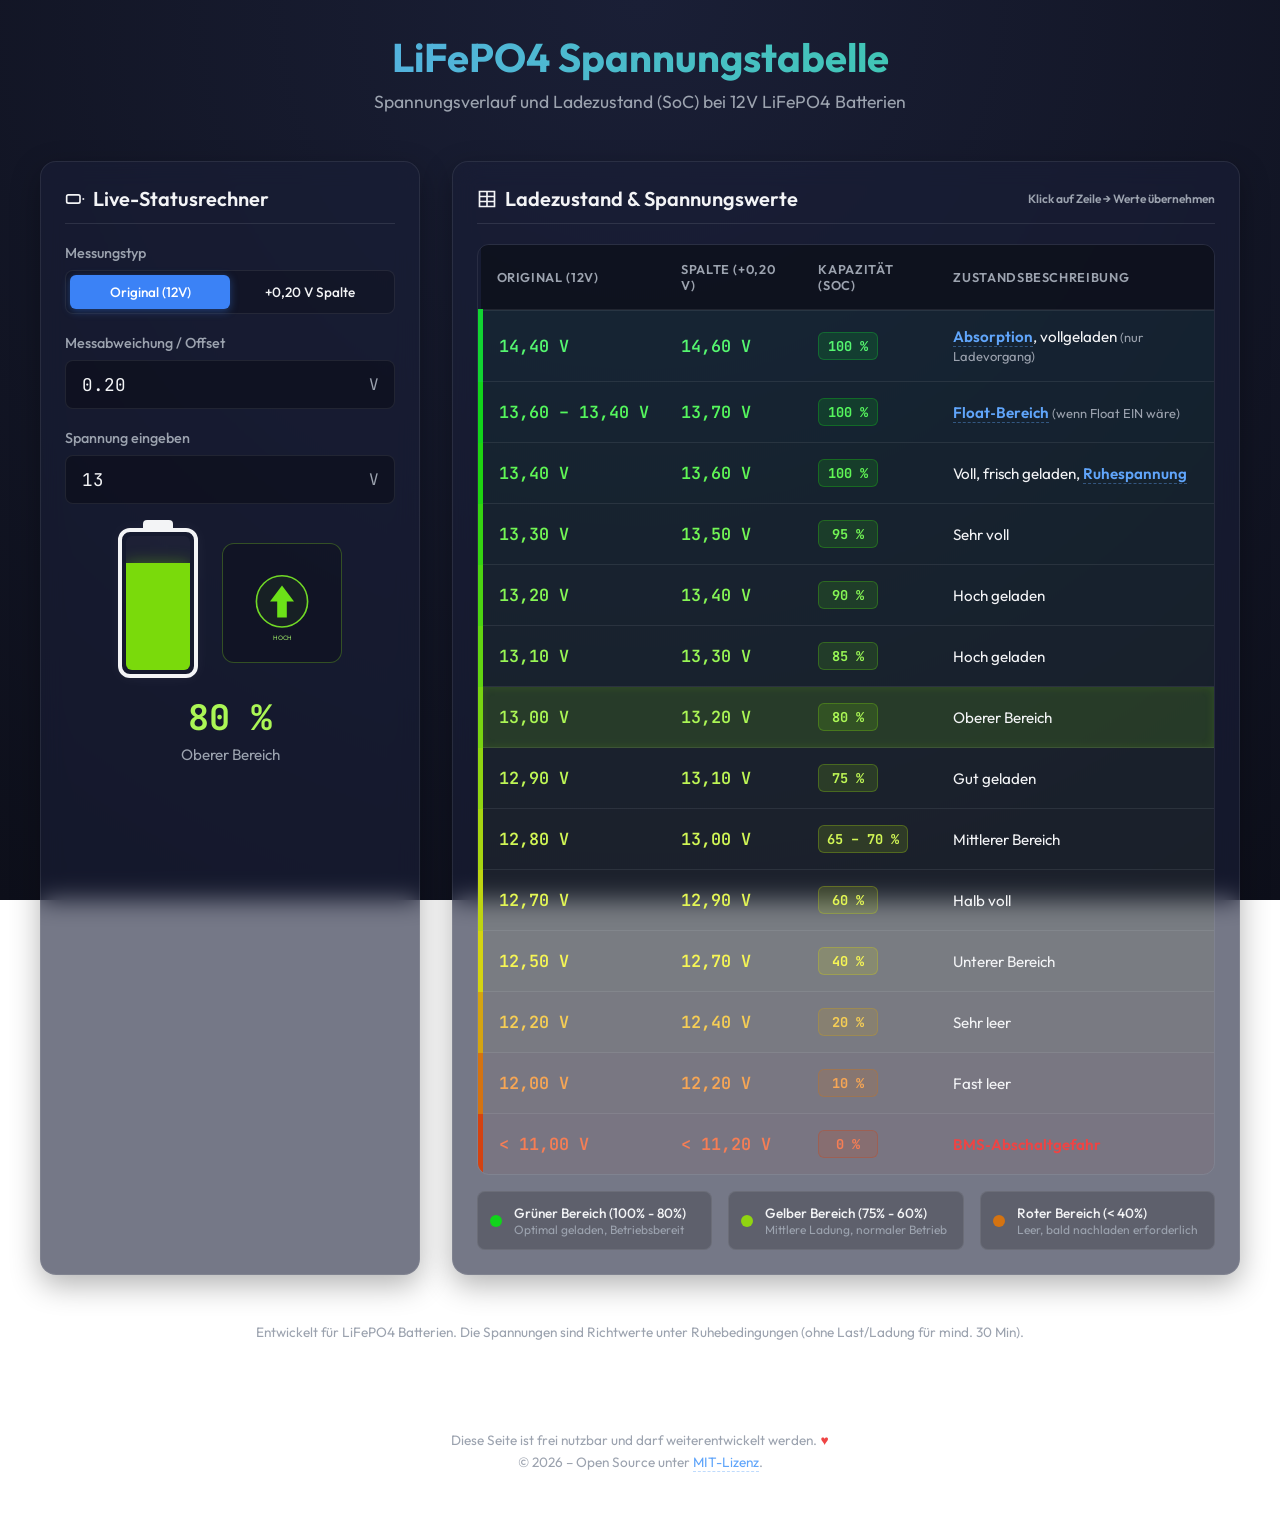
==== index.html @ 12718236 "refactor: rename entry point from batterietabelle.html to index.html in manifest and service worker" ====
<!DOCTYPE html>
<html lang="de">
<head>
    <meta charset="UTF-8">
    <meta name="viewport" content="width=device-width, initial-scale=1.0">
    <title>Lithium-Batterie Spannungstabelle (LiFePO4)</title>
    <meta name="description" content="Interaktive Spannungstabelle für 12V LiFePO4 Batterien mit Ladezustandsanzeige, Messabweichung und visueller Darstellung.">
    <link rel="manifest" href="./manifest.json">
    <link rel="apple-touch-icon" href="./icon.png">
    <meta name="theme-color" content="#1a1f36">
    <!-- Modern web fonts -->
    <link rel="preconnect" href="https://fonts.googleapis.com">
    <link rel="preconnect" href="https://fonts.gstatic.com" crossorigin>
    <link href="https://fonts.googleapis.com/css2?family=Outfit:wght@300;400;500;600;700&family=JetBrains+Mono:wght@400;500&display=swap" rel="stylesheet">
    <style>
        :root {
            --bg-gradient: radial-gradient(circle at 50% 0%, #1a1f36 0%, #0d0f1a 100%);
            --card-bg: rgba(25, 30, 56, 0.6);
            --card-border: rgba(255, 255, 255, 0.08);
            --text-primary: #f3f4f6;
            --text-secondary: #9ca3af;
            --font-main: 'Outfit', sans-serif;
            --font-mono: 'JetBrains Mono', monospace;
            
            /* Hue values for traffic light transition */
            --h-1: 130;
            --h-2: 123;
            --h-3: 116;
            --h-4: 109;
            --h-5: 102;
            --h-6: 95;
            --h-7: 88;
            --h-8: 81;
            --h-9: 74;
            --h-10: 67;
            --h-11: 60; /* Gelb bei 'Halb voll' */
            --h-12: 45;
            --h-13: 30;
            --h-14: 15;
            --h-15: 0;
        }

        * {
            box-sizing: border-box;
            margin: 0;
            padding: 0;
        }

        body {
            background: var(--bg-gradient);
            background-attachment: fixed;
            color: var(--text-primary);
            font-family: var(--font-main);
            min-height: 100vh;
            padding: 2rem 1rem;
            display: flex;
            flex-direction: column;
            align-items: center;
        }

        .container {
            max-width: 1200px;
            width: 100%;
            display: flex;
            flex-direction: column;
            gap: 2rem;
        }

        header {
            text-align: center;
            margin-bottom: 1rem;
            animation: fadeIn 0.8s ease-out;
        }

        h1 {
            font-size: 2.5rem;
            font-weight: 700;
            background: linear-gradient(to right, #60a5fa, #34d399);
            -webkit-background-clip: text;
            -webkit-text-fill-color: transparent;
            margin-bottom: 0.5rem;
        }

        header p {
            color: var(--text-secondary);
            font-size: 1.1rem;
        }

        /* Dashboard Layout Grid */
        .dashboard-grid {
            display: grid;
            grid-template-columns: 1fr;
            gap: 2rem;
        }

        @media (min-width: 1024px) {
            .dashboard-grid {
                grid-template-columns: 380px 1fr;
            }
        }

        /* Glassmorphism Card Style */
        .card {
            background: var(--card-bg);
            border: 1px solid var(--card-border);
            border-radius: 16px;
            backdrop-filter: blur(12px);
            -webkit-backdrop-filter: blur(12px);
            padding: 1.5rem;
            box-shadow: 0 10px 30px rgba(0, 0, 0, 0.3);
            animation: slideUp 0.6s ease-out;
        }

        .card-title {
            font-size: 1.25rem;
            font-weight: 600;
            margin-bottom: 1.25rem;
            display: flex;
            align-items: center;
            gap: 0.5rem;
            border-bottom: 1px solid rgba(255, 255, 255, 0.1);
            padding-bottom: 0.75rem;
        }

        /* Calculator Widgets */
        .calc-group {
            margin-bottom: 1.25rem;
        }

        .calc-label {
            display: block;
            font-size: 0.9rem;
            color: var(--text-secondary);
            margin-bottom: 0.5rem;
            font-weight: 500;
        }

        .input-wrapper {
            position: relative;
            display: flex;
            align-items: center;
        }

        .input-wrapper input {
            width: 100%;
            background: rgba(0, 0, 0, 0.3);
            border: 1px solid var(--card-border);
            border-radius: 8px;
            padding: 0.75rem 1rem;
            color: var(--text-primary);
            font-family: var(--font-mono);
            font-size: 1.1rem;
            transition: all 0.3s ease;
        }

        .input-wrapper input:focus {
            outline: none;
            border-color: #3b82f6;
            box-shadow: 0 0 10px rgba(59, 130, 246, 0.3);
        }

        .input-unit {
            position: absolute;
            right: 1rem;
            font-family: var(--font-mono);
            color: var(--text-secondary);
        }

        .radio-switch {
            display: flex;
            background: rgba(0, 0, 0, 0.2);
            border-radius: 8px;
            padding: 4px;
            border: 1px solid var(--card-border);
        }

        .radio-switch label {
            flex: 1;
            text-align: center;
            padding: 0.5rem;
            cursor: pointer;
            border-radius: 6px;
            font-size: 0.85rem;
            font-weight: 500;
            transition: all 0.2s ease;
        }

        .radio-switch input[type="radio"] {
            display: none;
        }

        .radio-switch input[type="radio"]:checked + label {
            background: #3b82f6;
            color: #fff;
            box-shadow: 0 2px 8px rgba(59, 130, 246, 0.4);
        }

        /* Battery Visualization */
        .battery-container {
            display: flex;
            flex-direction: column;
            align-items: center;
            margin: 1.5rem 0;
        }

        .battery-visual-row {
            display: flex;
            align-items: center;
            gap: 1.5rem;
        }

        .battery-outer {
            width: 80px;
            height: 150px;
            border: 4px solid var(--text-primary);
            border-radius: 12px;
            padding: 4px;
            position: relative;
            box-shadow: 0 0 15px rgba(255, 255, 255, 0.05);
            flex-shrink: 0;
        }

        .battery-outer::before {
            content: '';
            position: absolute;
            top: -12px;
            left: 50%;
            transform: translateX(-50%);
            width: 30px;
            height: 8px;
            background: var(--text-primary);
            border-top-left-radius: 4px;
            border-top-right-radius: 4px;
        }

        .battery-inner {
            width: 100%;
            height: 100%;
            border-radius: 6px;
            background: rgba(255, 255, 255, 0.03);
            display: flex;
            flex-direction: column;
            justify-content: flex-end;
            overflow: hidden;
        }

        .battery-level {
            width: 100%;
            height: 0%; /* Dynamic */
            background: #10b981; /* Dynamic color */
            transition: height 0.5s ease-out, background 0.5s ease;
            box-shadow: 0 0 12px rgba(16, 185, 129, 0.3);
        }

        /* State illustration area */
        .state-illustration {
            width: 120px;
            height: 120px;
            display: flex;
            align-items: center;
            justify-content: center;
            border-radius: 12px;
            background: rgba(0, 0, 0, 0.2);
            border: 1px solid var(--card-border);
            transition: all 0.5s ease;
            overflow: hidden;
            flex-shrink: 0;
        }

        .state-illustration svg {
            width: 80px;
            height: 80px;
            transition: all 0.4s ease;
        }

        .state-illustration .state-label {
            position: absolute;
            bottom: 4px;
            font-size: 0.65rem;
            color: var(--text-secondary);
            text-align: center;
        }

        .battery-stats {
            text-align: center;
            margin-top: 1rem;
        }

        .battery-pct {
            font-size: 2.2rem;
            font-weight: 700;
            font-family: var(--font-mono);
            color: var(--text-primary);
        }

        .battery-desc {
            font-size: 0.95rem;
            color: var(--text-secondary);
            margin-top: 0.25rem;
        }

        /* Saved indicator for offset */
        .saved-indicator {
            display: inline-block;
            font-size: 0.75rem;
            color: #34d399;
            opacity: 0;
            transition: opacity 0.3s ease;
            margin-left: 0.5rem;
        }

        .saved-indicator.show {
            opacity: 1;
        }

        /* Styled Table */
        .table-responsive {
            overflow-x: auto;
            border-radius: 12px;
            border: 1px solid var(--card-border);
        }

        table {
            width: 100%;
            border-collapse: collapse;
            text-align: left;
            font-size: 0.95rem;
        }

        th {
            background: rgba(13, 15, 26, 0.8);
            color: var(--text-secondary);
            font-weight: 600;
            text-transform: uppercase;
            font-size: 0.8rem;
            letter-spacing: 0.05em;
            padding: 1rem;
            border-bottom: 2px solid var(--card-border);
        }

        tr {
            border-bottom: 1px solid var(--card-border);
            transition: all 0.2s ease;
        }

        tr:last-child {
            border-bottom: none;
        }

        td {
            padding: 1rem;
            vertical-align: middle;
        }

        .col-voltage {
            font-family: var(--font-mono);
            font-weight: 600;
            font-size: 1.05rem;
            white-space: nowrap;
        }

        .col-pct {
            font-family: var(--font-mono);
            font-weight: 700;
            font-size: 1.05rem;
        }

        .badge-pct {
            display: inline-block;
            padding: 0.25rem 0.5rem;
            border-radius: 6px;
            font-size: 0.85rem;
            text-align: center;
            min-width: 60px;
        }

        /* Color classes for row transitions */
        .row-hl-1 { --hue: var(--h-1); }
        .row-hl-2 { --hue: var(--h-2); }
        .row-hl-3 { --hue: var(--h-3); }
        .row-hl-4 { --hue: var(--h-4); }
        .row-hl-5 { --hue: var(--h-5); }
        .row-hl-6 { --hue: var(--h-6); }
        .row-hl-7 { --hue: var(--h-7); }
        .row-hl-8 { --hue: var(--h-8); }
        .row-hl-9 { --hue: var(--h-9); }
        .row-hl-10 { --hue: var(--h-10); }
        .row-hl-11 { --hue: var(--h-11); }
        .row-hl-12 { --hue: var(--h-12); }
        .row-hl-13 { --hue: var(--h-13); }
        .row-hl-14 { --hue: var(--h-14); }
        .row-hl-15 { --hue: var(--h-15); }

        .battery-row {
            border-left: 5px solid transparent;
            background: hsla(var(--hue), 85%, 45%, 0.04);
            border-left-color: hsl(var(--hue), 85%, 45%);
            cursor: pointer;
            user-select: none;
        }

        .battery-row:hover {
            background: hsla(var(--hue), 85%, 45%, 0.12);
            transform: scale(1.005);
        }

        .battery-row.active-row {
            background: hsla(var(--hue), 85%, 45%, 0.18) !important;
            box-shadow: inset 0 0 10px hsla(var(--hue), 85%, 45%, 0.15);
            animation: pulse-border 1.5s infinite alternate;
        }

        .badge-pct {
            background: hsla(var(--hue), 85%, 45%, 0.15);
            color: hsl(var(--hue), 90%, 65%);
            border: 1px solid hsla(var(--hue), 85%, 45%, 0.3);
        }

        .col-voltage {
            color: hsl(var(--hue), 90%, 65%);
        }

        .desc-text {
            color: var(--text-primary);
        }

        .desc-highlight {
            font-weight: 600;
            color: #60a5fa;
            border-bottom: 1px dashed rgba(96, 165, 250, 0.4);
            cursor: help;
        }

        /* Help Legend Card */
        .legend-grid {
            display: grid;
            grid-template-columns: repeat(auto-fit, minmax(220px, 1fr));
            gap: 1rem;
            margin-top: 1rem;
        }

        .legend-item {
            background: rgba(0, 0, 0, 0.2);
            border: 1px solid var(--card-border);
            border-radius: 8px;
            padding: 0.75rem;
            display: flex;
            align-items: center;
            gap: 0.75rem;
        }

        .legend-dot {
            width: 12px;
            height: 12px;
            border-radius: 50%;
        }

        /* Copyright Footer */
        .copyright-footer {
            text-align: center;
            margin-top: 2rem;
            padding: 1.5rem;
            border-top: 1px solid var(--card-border);
            color: var(--text-secondary);
            font-size: 0.85rem;
            line-height: 1.6;
        }

        .copyright-footer a {
            color: #60a5fa;
            text-decoration: none;
            border-bottom: 1px dashed rgba(96, 165, 250, 0.4);
            transition: color 0.2s ease;
        }

        .copyright-footer a:hover {
            color: #93c5fd;
        }

        .copyright-footer .heart {
            color: #ef4444;
            display: inline-block;
            animation: heartbeat 1.5s ease infinite;
        }

        /* Info Footer */
        .info-footer {
            text-align: center;
            margin-top: 1rem;
            color: var(--text-secondary);
            font-size: 0.85rem;
        }

        /* Keyframes */
        @keyframes fadeIn {
            from { opacity: 0; }
            to { opacity: 1; }
        }

        @keyframes slideUp {
            from { opacity: 0; transform: translateY(20px); }
            to { opacity: 1; transform: translateY(0); }
        }

        @keyframes pulse-border {
            from { border-left-width: 5px; }
            to { border-left-width: 10px; }
        }

        @keyframes heartbeat {
            0%, 100% { transform: scale(1); }
            50% { transform: scale(1.2); }
        }

        /* Mobile adjustments */
        @media (max-width: 640px) {
            h1 { font-size: 1.8rem; }
            .battery-visual-row { flex-direction: column; gap: 1rem; }
            .state-illustration { width: 100px; height: 100px; }
            .state-illustration svg { width: 60px; height: 60px; }
            td { padding: 0.6rem; font-size: 0.85rem; }
            th { padding: 0.6rem; font-size: 0.7rem; }
        }
    </style>
</head>
<body>
    <div class="container">
        <header>
            <h1>LiFePO4 Spannungstabelle</h1>
            <p>Spannungsverlauf und Ladezustand (SoC) bei 12V LiFePO4 Batterien</p>
        </header>

        <div class="dashboard-grid">
            <!-- Left Panel: Interactive Calculator -->
            <div class="card">
                <div class="card-title">
                    <svg width="20" height="20" fill="none" stroke="currentColor" stroke-width="2" viewBox="0 0 24 24">
                        <rect x="2" y="7" width="16" height="10" rx="2" ry="2"></rect>
                        <line x1="22" y1="11" x2="22" y2="13"></line>
                    </svg>
                    Live-Statusrechner
                </div>
                
                <div class="calc-group">
                    <span class="calc-label">Messungstyp</span>
                    <div class="radio-switch">
                        <input type="radio" id="type-orig" name="valtype" value="orig" checked>
                        <label for="type-orig">Original (12V)</label>
                        <input type="radio" id="type-plus" name="valtype" value="plus">
                        <label for="type-plus" id="type-plus-label">+0,2 V Spalte</label>
                    </div>
                </div>

                <div class="calc-group">
                    <span class="calc-label">
                        Messabweichung / Offset
                        <span id="saved-indicator" class="saved-indicator">✓ gespeichert</span>
                    </span>
                    <div class="input-wrapper">
                        <input type="number" id="offset-input" step="0.01" min="-2" max="2" value="0.20">
                        <span class="input-unit">V</span>
                    </div>
                </div>

                <div class="calc-group">
                    <span class="calc-label">Spannung eingeben</span>
                    <div class="input-wrapper">
                        <input type="number" id="volt-input" step="0.01" min="9" max="16" placeholder="z.B. 12.85">
                        <span class="input-unit">V</span>
                    </div>
                </div>

                <div class="battery-container">
                    <div class="battery-visual-row">
                        <div class="battery-outer">
                            <div class="battery-inner">
                                <div id="bat-level" class="battery-level"></div>
                            </div>
                        </div>
                        <div id="state-illust" class="state-illustration">
                            <!-- Dynamic SVG illustration inserted here -->
                        </div>
                    </div>
                    <div class="battery-stats">
                        <div id="bat-pct" class="battery-pct">-- %</div>
                        <div id="bat-status" class="battery-desc">Spannung eingeben</div>
                    </div>
                </div>
            </div>

            <!-- Right Panel: The Table -->
            <div class="card">
                <div class="card-title">
                    <svg width="20" height="20" fill="none" stroke="currentColor" stroke-width="2" viewBox="0 0 24 24">
                        <path d="M3 3h18v18H3z"></path>
                        <path d="M21 9H3M21 15H3M12 3v18"></path>
                    </svg>
                    Ladezustand &amp; Spannungswerte
                    <span style="font-size: 0.75rem; color: var(--text-secondary); margin-left: auto;">Klick auf Zeile → Werte übernehmen</span>
                </div>

                <div class="table-responsive">
                    <table id="voltage-table">
                        <thead>
                            <tr>
                                <th>Original (12V)</th>
                                <th id="th-offset">Spalte (+0,20 V)</th>
                                <th>Kapazität (SoC)</th>
                                <th>Zustandsbeschreibung</th>
                            </tr>
                        </thead>
                        <tbody>
                            <!-- Row 1 -->
                            <tr class="battery-row row-hl-1" data-v-orig="14.4" data-v-plus="14.6" data-pct="100" data-desc="Absorption, vollgeladen (nur während des Ladens)">
                                <td class="col-voltage">14,40 V</td>
                                <td class="col-voltage">14,60 V</td>
                                <td class="col-pct"><span class="badge-pct">100 %</span></td>
                                <td class="desc-text"><span class="desc-highlight" title="Ladeendphase bei erhöhter Spannung">Absorption</span>, vollgeladen <span style="font-size:0.85em; color:var(--text-secondary);">(nur Ladevorgang)</span></td>
                            </tr>
                            <!-- Row 2 -->
                            <tr class="battery-row row-hl-2" data-v-orig="13.5" data-v-plus="13.7" data-pct="100" data-desc="Float‑Bereich (Erhaltungsladung)">
                                <td class="col-voltage">13,60 – 13,40 V</td>
                                <td class="col-voltage">13,80 – 13,60 V</td>
                                <td class="col-pct"><span class="badge-pct">100 %</span></td>
                                <td class="desc-text"><span class="desc-highlight" title="Spannung zur Erhaltungsladung">Float‑Bereich</span> <span style="font-size:0.85em; color:var(--text-secondary);">(wenn Float EIN wäre)</span></td>
                            </tr>
                            <!-- Row 3 -->
                            <tr class="battery-row row-hl-3" data-v-orig="13.4" data-v-plus="13.6" data-pct="100" data-desc="Voll, frisch geladen, Ruhespannung">
                                <td class="col-voltage">13,40 V</td>
                                <td class="col-voltage">13,60 V</td>
                                <td class="col-pct"><span class="badge-pct">100 %</span></td>
                                <td class="desc-text">Voll, frisch geladen, <span class="desc-highlight" title="Stabilisierte Spannung nach Ladeende ohne Last/Ladung">Ruhespannung</span></td>
                            </tr>
                            <!-- Row 4 -->
                            <tr class="battery-row row-hl-4" data-v-orig="13.3" data-v-plus="13.5" data-pct="95" data-desc="Sehr voll">
                                <td class="col-voltage">13,30 V</td>
                                <td class="col-voltage">13,50 V</td>
                                <td class="col-pct"><span class="badge-pct">95 %</span></td>
                                <td class="desc-text">Sehr voll</td>
                            </tr>
                            <!-- Row 5 -->
                            <tr class="battery-row row-hl-5" data-v-orig="13.2" data-v-plus="13.4" data-pct="90" data-desc="Hoch geladen">
                                <td class="col-voltage">13,20 V</td>
                                <td class="col-voltage">13,40 V</td>
                                <td class="col-pct"><span class="badge-pct">90 %</span></td>
                                <td class="desc-text">Hoch geladen</td>
                            </tr>
                            <!-- Row 6 -->
                            <tr class="battery-row row-hl-6" data-v-orig="13.1" data-v-plus="13.3" data-pct="85" data-desc="Hoch geladen">
                                <td class="col-voltage">13,10 V</td>
                                <td class="col-voltage">13,30 V</td>
                                <td class="col-pct"><span class="badge-pct">85 %</span></td>
                                <td class="desc-text">Hoch geladen</td>
                            </tr>
                            <!-- Row 7 -->
                            <tr class="battery-row row-hl-7" data-v-orig="13.0" data-v-plus="13.2" data-pct="80" data-desc="Oberer Bereich">
                                <td class="col-voltage">13,00 V</td>
                                <td class="col-voltage">13,20 V</td>
                                <td class="col-pct"><span class="badge-pct">80 %</span></td>
                                <td class="desc-text">Oberer Bereich</td>
                            </tr>
                            <!-- Row 8 -->
                            <tr class="battery-row row-hl-8" data-v-orig="12.9" data-v-plus="13.1" data-pct="75" data-desc="Gut geladen">
                                <td class="col-voltage">12,90 V</td>
                                <td class="col-voltage">13,10 V</td>
                                <td class="col-pct"><span class="badge-pct">75 %</span></td>
                                <td class="desc-text">Gut geladen</td>
                            </tr>

                            <!-- Row 9 -->
                            <tr class="battery-row row-hl-9" data-v-orig="12.8" data-v-plus="13.0" data-pct="67.5" data-desc="Mittlerer Bereich (65-70%)">
                                <td class="col-voltage">12,80 V</td>
                                <td class="col-voltage">13,00 V</td>
                                <td class="col-pct"><span class="badge-pct">65 – 70 %</span></td>
                                <td class="desc-text">Mittlerer Bereich</td>
                            </tr>
                            <!-- Row 10 -->
                            <tr class="battery-row row-hl-10" data-v-orig="12.7" data-v-plus="12.9" data-pct="60" data-desc="Halb voll">
                                <td class="col-voltage">12,70 V</td>
                                <td class="col-voltage">12,90 V</td>
                                <td class="col-pct"><span class="badge-pct">60 %</span></td>
                                <td class="desc-text">Halb voll</td>
                            </tr>
                            <!-- Row 11 -->
                            <tr class="battery-row row-hl-11" data-v-orig="12.5" data-v-plus="12.7" data-pct="40" data-desc="Unterer Bereich">
                                <td class="col-voltage">12,50 V</td>
                                <td class="col-voltage">12,70 V</td>
                                <td class="col-pct"><span class="badge-pct">40 %</span></td>
                                <td class="desc-text">Unterer Bereich</td>
                            </tr>
                            <!-- Row 12 -->
                            <tr class="battery-row row-hl-12" data-v-orig="12.2" data-v-plus="12.4" data-pct="20" data-desc="Sehr leer">
                                <td class="col-voltage">12,20 V</td>
                                <td class="col-voltage">12,40 V</td>
                                <td class="col-pct"><span class="badge-pct">20 %</span></td>
                                <td class="desc-text">Sehr leer</td>
                            </tr>
                            <!-- Row 13 -->
                            <tr class="battery-row row-hl-13" data-v-orig="12.0" data-v-plus="12.2" data-pct="10" data-desc="Fast leer">
                                <td class="col-voltage">12,00 V</td>
                                <td class="col-voltage">12,20 V</td>
                                <td class="col-pct"><span class="badge-pct">10 %</span></td>
                                <td class="desc-text">Fast leer</td>
                            </tr>
                            <!-- Row 14 -->
                            <tr class="battery-row row-hl-14" data-v-orig="11.0" data-v-plus="11.2" data-pct="0" data-desc="BMS-Abschaltgefahr (<11.0V)">
                                <td class="col-voltage">&lt; 11,00 V</td>
                                <td class="col-voltage">&lt; 11,20 V</td>
                                <td class="col-pct"><span class="badge-pct">0 %</span></td>
                                <td class="desc-text" style="color: #ef4444; font-weight: 600;">BMS‑Abschaltgefahr</td>
                            </tr>
                        </tbody>
                    </table>
                </div>

                <div class="legend-grid">
                    <div class="legend-item">
                        <div class="legend-dot" style="background: hsl(var(--h-2), 85%, 45%);"></div>
                        <div>
                            <div style="font-size: 0.85rem; font-weight: 500;">Grüner Bereich (100% - 80%)</div>
                            <div style="font-size: 0.75rem; color: var(--text-secondary);">Optimal geladen, Betriebsbereit</div>
                        </div>
                    </div>
                    <div class="legend-item">
                        <div class="legend-dot" style="background: hsl(var(--h-8), 85%, 45%);"></div>
                        <div>
                            <div style="font-size: 0.85rem; font-weight: 500;">Gelber Bereich (75% - 60%)</div>
                            <div style="font-size: 0.75rem; color: var(--text-secondary);">Mittlere Ladung, normaler Betrieb</div>
                        </div>
                    </div>
                    <div class="legend-item">
                        <div class="legend-dot" style="background: hsl(var(--h-13), 85%, 45%);"></div>
                        <div>
                            <div style="font-size: 0.85rem; font-weight: 500;">Roter Bereich (&lt; 40%)</div>
                            <div style="font-size: 0.75rem; color: var(--text-secondary);">Leer, bald nachladen erforderlich</div>
                        </div>
                    </div>
                </div>
            </div>
        </div>
        
        <footer class="info-footer">
            Entwickelt für LiFePO4 Batterien. Die Spannungen sind Richtwerte unter Ruhebedingungen (ohne Last/Ladung für mind. 30 Min).
        </footer>

        <div class="copyright-footer">
            Diese Seite ist frei nutzbar und darf weiterentwickelt werden. <span class="heart">♥</span><br>
            © 2026 – Open Source unter <a href="https://opensource.org/licenses/MIT" target="_blank" rel="noopener">MIT-Lizenz</a>.
        </div>
    </div>

    <script>
        const voltInput = document.getElementById('volt-input');
        const offsetInput = document.getElementById('offset-input');
        const batLevel = document.getElementById('bat-level');
        const batPct = document.getElementById('bat-pct');
        const batStatus = document.getElementById('bat-status');
        const tableRows = document.querySelectorAll('.battery-row');
        const typeRadios = document.getElementsByName('valtype');
        const thOffset = document.getElementById('th-offset');
        const typePlusLabel = document.getElementById('type-plus-label');
        const savedIndicator = document.getElementById('saved-indicator');
        const stateIllust = document.getElementById('state-illust');

        // ── SVG illustrations for each battery state ──
        // Each illustration represents the visual "mood" of the charge level.
        const stateIllustrations = {
            // Charging / Absorption (lightning bolt)
            charging: `<svg viewBox="0 0 100 100" fill="none" xmlns="http://www.w3.org/2000/svg">
                <circle cx="50" cy="50" r="42" stroke="hsl(130,80%,50%)" stroke-width="3" fill="hsla(130,80%,50%,0.08)">
                    <animate attributeName="r" values="40;44;40" dur="2s" repeatCount="indefinite"/>
                </circle>
                <path d="M55 20 L40 50 H52 L45 80 L65 45 H52 Z" fill="hsl(50,95%,55%)" stroke="hsl(45,95%,40%)" stroke-width="1.5">
                    <animate attributeName="opacity" values="0.7;1;0.7" dur="1s" repeatCount="indefinite"/>
                </path>
                <text x="50" y="96" text-anchor="middle" fill="hsl(130,70%,65%)" font-size="8" font-family="Outfit">LADEN</text>
            </svg>`,
            // Float charge (wave)
            float: `<svg viewBox="0 0 100 100" fill="none" xmlns="http://www.w3.org/2000/svg">
                <circle cx="50" cy="50" r="42" stroke="hsl(123,80%,50%)" stroke-width="3" fill="hsla(123,80%,50%,0.08)"/>
                <path d="M20 50 Q30 38 40 50 Q50 62 60 50 Q70 38 80 50" stroke="hsl(123,80%,55%)" stroke-width="3" fill="none" stroke-linecap="round">
                    <animate attributeName="d" values="M20 50 Q30 38 40 50 Q50 62 60 50 Q70 38 80 50;M20 50 Q30 62 40 50 Q50 38 60 50 Q70 62 80 50;M20 50 Q30 38 40 50 Q50 62 60 50 Q70 38 80 50" dur="3s" repeatCount="indefinite"/>
                </path>
                <text x="50" y="96" text-anchor="middle" fill="hsl(123,70%,65%)" font-size="8" font-family="Outfit">FLOAT</text>
            </svg>`,
            // Full / resting (sun/star)
            full: `<svg viewBox="0 0 100 100" fill="none" xmlns="http://www.w3.org/2000/svg">
                <circle cx="50" cy="48" r="18" fill="hsl(116,80%,50%)" opacity="0.9">
                    <animate attributeName="r" values="17;20;17" dur="3s" repeatCount="indefinite"/>
                </circle>
                <circle cx="50" cy="48" r="28" stroke="hsl(116,80%,50%)" stroke-width="1" fill="none" opacity="0.3">
                    <animate attributeName="r" values="26;32;26" dur="3s" repeatCount="indefinite"/>
                    <animate attributeName="opacity" values="0.3;0.1;0.3" dur="3s" repeatCount="indefinite"/>
                </circle>
                <line x1="50" y1="18" x2="50" y2="10" stroke="hsl(116,80%,55%)" stroke-width="2" stroke-linecap="round"/>
                <line x1="50" y1="78" x2="50" y2="86" stroke="hsl(116,80%,55%)" stroke-width="2" stroke-linecap="round"/>
                <line x1="20" y1="48" x2="12" y2="48" stroke="hsl(116,80%,55%)" stroke-width="2" stroke-linecap="round"/>
                <line x1="80" y1="48" x2="88" y2="48" stroke="hsl(116,80%,55%)" stroke-width="2" stroke-linecap="round"/>
                <line x1="28" y1="26" x2="22" y2="20" stroke="hsl(116,80%,55%)" stroke-width="2" stroke-linecap="round"/>
                <line x1="72" y1="26" x2="78" y2="20" stroke="hsl(116,80%,55%)" stroke-width="2" stroke-linecap="round"/>
                <line x1="28" y1="70" x2="22" y2="76" stroke="hsl(116,80%,55%)" stroke-width="2" stroke-linecap="round"/>
                <line x1="72" y1="70" x2="78" y2="76" stroke="hsl(116,80%,55%)" stroke-width="2" stroke-linecap="round"/>
                <text x="50" y="96" text-anchor="middle" fill="hsl(116,70%,65%)" font-size="8" font-family="Outfit">VOLL</text>
            </svg>`,
            // Very high (95%) - filled battery icon
            veryHigh: `<svg viewBox="0 0 100 100" fill="none" xmlns="http://www.w3.org/2000/svg">
                <rect x="30" y="8" width="40" height="6" rx="2" fill="hsl(109,70%,55%)"/>
                <rect x="24" y="14" width="52" height="72" rx="6" stroke="hsl(109,70%,55%)" stroke-width="3" fill="hsla(109,70%,55%,0.05)"/>
                <rect x="29" y="20" width="42" height="61" rx="3" fill="hsla(109,80%,50%,0.25)">
                    <animate attributeName="opacity" values="0.2;0.35;0.2" dur="3s" repeatCount="indefinite"/>
                </rect>
                <text x="50" y="55" text-anchor="middle" fill="hsl(109,90%,65%)" font-size="18" font-weight="bold" font-family="JetBrains Mono">95</text>
                <text x="50" y="96" text-anchor="middle" fill="hsl(109,70%,65%)" font-size="8" font-family="Outfit">SEHR VOLL</text>
            </svg>`,
            // High charge (90-80%) - upward arrow
            high: `<svg viewBox="0 0 100 100" fill="none" xmlns="http://www.w3.org/2000/svg">
                <circle cx="50" cy="48" r="32" stroke="hsl(95,70%,50%)" stroke-width="2" fill="hsla(95,70%,50%,0.06)"/>
                <path d="M50 28 L35 48 H44 V68 H56 V48 H65 Z" fill="hsl(95,80%,50%)" opacity="0.8">
                    <animate attributeName="opacity" values="0.6;1;0.6" dur="2.5s" repeatCount="indefinite"/>
                </path>
                <text x="50" y="96" text-anchor="middle" fill="hsl(95,70%,65%)" font-size="8" font-family="Outfit">HOCH</text>
            </svg>`,
            // Good charge (75%) - thumbs up / check
            good: `<svg viewBox="0 0 100 100" fill="none" xmlns="http://www.w3.org/2000/svg">
                <circle cx="50" cy="48" r="32" stroke="hsl(81,70%,50%)" stroke-width="2" fill="hsla(81,70%,50%,0.06)"/>
                <path d="M30 50 L44 64 L72 32" stroke="hsl(81,85%,55%)" stroke-width="5" stroke-linecap="round" stroke-linejoin="round" fill="none">
                    <animate attributeName="stroke-dashoffset" values="60;0" dur="1.5s" fill="freeze"/>
                    <animate attributeName="stroke-dasharray" values="60" dur="0.01s" fill="freeze"/>
                </path>
                <text x="50" y="96" text-anchor="middle" fill="hsl(81,70%,65%)" font-size="8" font-family="Outfit">GUT</text>
            </svg>`,
            // Medium (65-70%) - gauge/meter
            medium: `<svg viewBox="0 0 100 100" fill="none" xmlns="http://www.w3.org/2000/svg">
                <path d="M20 65 A35 35 0 0 1 80 65" stroke="hsla(67,50%,50%,0.2)" stroke-width="6" fill="none" stroke-linecap="round"/>
                <path d="M20 65 A35 35 0 0 1 62 33" stroke="hsl(67,80%,50%)" stroke-width="6" fill="none" stroke-linecap="round">
                    <animate attributeName="d" values="M20 65 A35 35 0 0 1 62 33;M20 65 A35 35 0 0 1 65 36;M20 65 A35 35 0 0 1 62 33" dur="4s" repeatCount="indefinite"/>
                </path>
                <circle cx="50" cy="62" r="5" fill="hsl(67,80%,55%)"/>
                <line x1="50" y1="62" x2="58" y2="40" stroke="hsl(67,80%,55%)" stroke-width="2.5" stroke-linecap="round">
                    <animateTransform attributeName="transform" type="rotate" values="-5 50 62;5 50 62;-5 50 62" dur="4s" repeatCount="indefinite"/>
                </line>
                <text x="50" y="96" text-anchor="middle" fill="hsl(67,70%,65%)" font-size="8" font-family="Outfit">MITTEL</text>
            </svg>`,
            // Half (60%) - half-moon
            half: `<svg viewBox="0 0 100 100" fill="none" xmlns="http://www.w3.org/2000/svg">
                <circle cx="50" cy="48" r="30" stroke="hsl(60,70%,50%)" stroke-width="2" fill="hsla(60,70%,50%,0.05)"/>
                <path d="M50 18 A30 30 0 0 1 50 78 A15 30 0 0 0 50 18" fill="hsl(60,75%,50%)" opacity="0.6">
                    <animate attributeName="opacity" values="0.4;0.7;0.4" dur="3s" repeatCount="indefinite"/>
                </path>
                <text x="50" y="96" text-anchor="middle" fill="hsl(60,70%,65%)" font-size="8" font-family="Outfit">HALB</text>
            </svg>`,
            // Low (40%) - downward trend
            low: `<svg viewBox="0 0 100 100" fill="none" xmlns="http://www.w3.org/2000/svg">
                <circle cx="50" cy="48" r="32" stroke="hsl(45,70%,50%)" stroke-width="2" fill="hsla(45,70%,50%,0.06)"/>
                <path d="M25 32 L42 42 L55 36 L75 60" stroke="hsl(45,85%,50%)" stroke-width="3" fill="none" stroke-linecap="round" stroke-linejoin="round"/>
                <path d="M65 60 L75 60 L75 50" stroke="hsl(45,85%,50%)" stroke-width="3" fill="none" stroke-linecap="round" stroke-linejoin="round"/>
                <text x="50" y="96" text-anchor="middle" fill="hsl(45,70%,65%)" font-size="8" font-family="Outfit">NIEDRIG</text>
            </svg>`,
            // Very low (20%) - exclamation mark
            veryLow: `<svg viewBox="0 0 100 100" fill="none" xmlns="http://www.w3.org/2000/svg">
                <polygon points="50,12 86,78 14,78" stroke="hsl(30,85%,50%)" stroke-width="3" fill="hsla(30,85%,50%,0.08)" stroke-linejoin="round">
                    <animate attributeName="stroke-opacity" values="0.6;1;0.6" dur="2s" repeatCount="indefinite"/>
                </polygon>
                <line x1="50" y1="36" x2="50" y2="56" stroke="hsl(30,90%,55%)" stroke-width="4" stroke-linecap="round"/>
                <circle cx="50" cy="66" r="3" fill="hsl(30,90%,55%)"/>
                <text x="50" y="96" text-anchor="middle" fill="hsl(30,70%,65%)" font-size="8" font-family="Outfit">SEHR LEER</text>
            </svg>`,
            // Almost empty (10%) - alarm bell
            almostEmpty: `<svg viewBox="0 0 100 100" fill="none" xmlns="http://www.w3.org/2000/svg">
                <g>
                    <animateTransform attributeName="transform" type="rotate" values="-3 50 25;3 50 25;-3 50 25" dur="0.5s" repeatCount="indefinite"/>
                    <path d="M50 18 C50 18 30 22 28 48 C26 62 26 66 20 68 L80 68 C74 66 74 62 72 48 C70 22 50 18 50 18Z" stroke="hsl(15,85%,50%)" stroke-width="2.5" fill="hsla(15,85%,50%,0.1)"/>
                    <line x1="50" y1="10" x2="50" y2="18" stroke="hsl(15,85%,55%)" stroke-width="2.5" stroke-linecap="round"/>
                    <path d="M42 68 Q42 78 50 78 Q58 78 58 68" stroke="hsl(15,85%,55%)" stroke-width="2.5" fill="none"/>
                </g>
                <text x="50" y="96" text-anchor="middle" fill="hsl(15,70%,65%)" font-size="8" font-family="Outfit">FAST LEER</text>
            </svg>`,
            // BMS danger (0%) - skull / X
            danger: `<svg viewBox="0 0 100 100" fill="none" xmlns="http://www.w3.org/2000/svg">
                <circle cx="50" cy="48" r="32" stroke="hsl(0,85%,50%)" stroke-width="3" fill="hsla(0,85%,50%,0.08)">
                    <animate attributeName="stroke-opacity" values="0.5;1;0.5" dur="1s" repeatCount="indefinite"/>
                </circle>
                <line x1="35" y1="33" x2="65" y2="63" stroke="hsl(0,90%,55%)" stroke-width="5" stroke-linecap="round">
                    <animate attributeName="opacity" values="0.6;1;0.6" dur="1s" repeatCount="indefinite"/>
                </line>
                <line x1="65" y1="33" x2="35" y2="63" stroke="hsl(0,90%,55%)" stroke-width="5" stroke-linecap="round">
                    <animate attributeName="opacity" values="0.6;1;0.6" dur="1s" repeatCount="indefinite"/>
                </line>
                <text x="50" y="96" text-anchor="middle" fill="hsl(0,70%,65%)" font-size="7" font-family="Outfit">BMS GEFAHR</text>
            </svg>`,
            // Default / no selection
            idle: `<svg viewBox="0 0 100 100" fill="none" xmlns="http://www.w3.org/2000/svg">
                <circle cx="50" cy="48" r="32" stroke="hsla(220,20%,60%,0.3)" stroke-width="2" stroke-dasharray="6 4" fill="none">
                    <animateTransform attributeName="transform" type="rotate" values="0 50 48;360 50 48" dur="20s" repeatCount="indefinite"/>
                </circle>
                <text x="50" y="44" text-anchor="middle" fill="hsla(220,20%,60%,0.5)" font-size="28">?</text>
                <text x="50" y="96" text-anchor="middle" fill="hsla(220,20%,60%,0.4)" font-size="7" font-family="Outfit">EINGABE</text>
            </svg>`
        };

        // Map each data index to an illustration key
        const illustrationMap = [
            'charging',    // 0 - 14.4V Absorption
            'float',       // 1 - 13.5V Float
            'full',        // 2 - 13.4V Voll
            'veryHigh',    // 3 - 13.3V 95%
            'high',        // 4 - 13.2V 90%
            'high',        // 5 - 13.1V 85%
            'high',        // 6 - 13.0V 80%
            'good',        // 7 - 12.9V 75%
            'medium',      // 8 - 12.8V 65-70%
            'half',        // 9 - 12.7V 60%
            'low',         // 10 - 12.5V 40%
            'veryLow',     // 11 - 12.2V 20%
            'almostEmpty', // 12 - 12.0V 10%
            'danger'       // 13 - <11.0V 0%
        ];

        // Base voltage data (Original 12V Spalte)
        const data = [
            { vOrig: 14.4, pct: 100, hue: varHue('h-1'),  desc: "Absorption, vollgeladen (Ladevorgang)" },
            { vOrig: 13.5, pct: 100, hue: varHue('h-2'),  desc: "Float-Bereich (Erhaltung)" },
            { vOrig: 13.4, pct: 100, hue: varHue('h-3'),  desc: "Voll, frisch geladen, Ruhespannung" },
            { vOrig: 13.3, pct: 95,  hue: varHue('h-4'),  desc: "Sehr voll" },
            { vOrig: 13.2, pct: 90,  hue: varHue('h-5'),  desc: "Hoch geladen" },
            { vOrig: 13.1, pct: 85,  hue: varHue('h-6'),  desc: "Hoch geladen" },
            { vOrig: 13.0, pct: 80,  hue: varHue('h-7'),  desc: "Oberer Bereich" },
            { vOrig: 12.9, pct: 75,  hue: varHue('h-8'),  desc: "Gut geladen" },

            { vOrig: 12.8, pct: 67.5, hue: varHue('h-10'), desc: "Mittlerer Bereich" },
            { vOrig: 12.7, pct: 60,  hue: varHue('h-11'), desc: "Halb voll" },
            { vOrig: 12.5, pct: 40,  hue: varHue('h-12'), desc: "Unterer Bereich" },
            { vOrig: 12.2, pct: 20,  hue: varHue('h-13'), desc: "Sehr leer" },
            { vOrig: 12.0, pct: 10,  hue: varHue('h-14'), desc: "Fast leer" },
            { vOrig: 11.0, pct: 0,   hue: varHue('h-15'), desc: "BMS-Abschaltgefahr" }
        ];

        function varHue(name) {
            return parseInt(getComputedStyle(document.documentElement).getPropertyValue('--' + name).trim());
        }

        function getOffset() {
            const v = parseFloat(offsetInput.value);
            return isNaN(v) ? 0.2 : v;
        }

        function getSelectedType() {
            for (let radio of typeRadios) {
                if (radio.checked) return radio.value;
            }
            return 'orig';
        }

        function formatOffset(offset) {
            const sign = offset >= 0 ? '+' : '';
            return sign + offset.toFixed(2).replace('.', ',') + ' V';
        }

        // ── localStorage persistence for offset ──
        function saveOffset(offset) {
            try {
                localStorage.setItem('batterie-offset', offset.toString());
                // Show saved indicator
                savedIndicator.classList.add('show');
                clearTimeout(saveOffset._timer);
                saveOffset._timer = setTimeout(() => {
                    savedIndicator.classList.remove('show');
                }, 2000);
            } catch (e) {
                // localStorage may not be available (e.g. private browsing)
            }
        }

        function loadOffset() {
            try {
                const stored = localStorage.getItem('batterie-offset');
                if (stored !== null) {
                    const val = parseFloat(stored);
                    if (!isNaN(val) && val >= -2 && val <= 2) {
                        return val;
                    }
                }
            } catch (e) {
                // localStorage not available
            }
            return null;
        }

        function updateOffsetUI() {
            const offset = getOffset();
            const label = formatOffset(offset);
            thOffset.textContent = `Spalte (${label})`;
            typePlusLabel.textContent = `${label} Spalte`;

            // Update all plus-column cells in the table
            tableRows.forEach((row, idx) => {
                const vOrig = data[idx].vOrig;
                const vPlus = +(vOrig + offset).toFixed(2);
                const plusCell = row.querySelectorAll('td.col-voltage')[1];
                if (plusCell) {
                    const formatted = vPlus.toFixed(2).replace('.', ',') + ' V';
                    // Keep < prefix for last row
                    if (idx === data.length - 1) {
                        plusCell.textContent = '< ' + (+(data[idx].vOrig + offset).toFixed(2)).toFixed(2).replace('.', ',') + ' V';
                    } else {
                        plusCell.textContent = formatted;
                    }
                }
                // Update data-v-plus attribute
                row.setAttribute('data-v-plus', vPlus);
            });
        }

        function updateIllustration(index) {
            if (index === null || index === undefined || index < 0) {
                stateIllust.innerHTML = stateIllustrations.idle;
                stateIllust.style.borderColor = 'var(--card-border)';
                return;
            }
            const key = illustrationMap[index] || 'idle';
            stateIllust.innerHTML = stateIllustrations[key];
            const hue = data[index].hue;
            stateIllust.style.borderColor = `hsla(${hue}, 70%, 50%, 0.3)`;
            stateIllust.style.background = `rgba(0, 0, 0, 0.2)`;
        }

        function updateStatus() {
            const val = parseFloat(voltInput.value);
            const offset = getOffset();
            const isPlus = getSelectedType() === 'plus';

            if (isNaN(val)) {
                batLevel.style.height = '0%';
                batPct.textContent = '-- %';
                batStatus.textContent = 'Spannung eingeben';
                tableRows.forEach(r => r.classList.remove('active-row'));
                updateIllustration(null);
                return;
            }

            // Find closest item
            let closestIndex = 0;
            let minDiff = Infinity;

            data.forEach((item, idx) => {
                const itemVal = isPlus ? +(item.vOrig + offset).toFixed(4) : item.vOrig;
                const diff = Math.abs(val - itemVal);
                if (diff < minDiff) {
                    minDiff = diff;
                    closestIndex = idx;
                }
            });

            const target = data[closestIndex];
            const displayPct = Math.round(target.pct);

            // Highlight selected row in table
            tableRows.forEach((row, idx) => {
                if (idx === closestIndex) {
                    row.classList.add('active-row');
                    row.scrollIntoView({ behavior: 'smooth', block: 'nearest' });
                } else {
                    row.classList.remove('active-row');
                }
            });

            // Update battery visual level and color
            batLevel.style.height = displayPct + '%';
            batLevel.style.background = `hsl(${target.hue}, 90%, 45%)`;
            batLevel.style.boxShadow = `0 0 15px hsl(${target.hue}, 90%, 45%, 0.4)`;

            // Text updating
            batPct.textContent = displayPct + ' %';
            batPct.style.color = `hsl(${target.hue}, 90%, 65%)`;
            batStatus.textContent = target.desc;

            // Update illustration
            updateIllustration(closestIndex);
        }

        // ── Row click handler: click a row → set voltage/offset values ──
        tableRows.forEach((row, idx) => {
            row.addEventListener('click', () => {
                const offset = getOffset();
                const isPlus = getSelectedType() === 'plus';
                const voltage = isPlus
                    ? +(data[idx].vOrig + offset).toFixed(2)
                    : data[idx].vOrig;

                voltInput.value = voltage;
                updateStatus();
            });
        });

        // Event listeners
        voltInput.addEventListener('input', updateStatus);
        typeRadios.forEach(radio => radio.addEventListener('change', updateStatus));
        offsetInput.addEventListener('input', () => {
            const offset = getOffset();
            saveOffset(offset);
            updateOffsetUI();
            updateStatus();
        });

        // ── Initialization ──
        // Load saved offset from localStorage
        const savedOffset = loadOffset();
        if (savedOffset !== null) {
            offsetInput.value = savedOffset.toFixed(2);
        }

        // Standardwert: 13 V
        voltInput.value = "13";
        updateOffsetUI();
        updateStatus();
    </script>
    <script>
        if ('serviceWorker' in navigator) {
            window.addEventListener('load', () => {
                navigator.serviceWorker.register('./sw.js')
                    .then(reg => console.log('Service Worker registered successfully!', reg))
                    .catch(err => console.log('Service Worker registration failed:', err));
            });
        }
    </script>
</body>
</html>
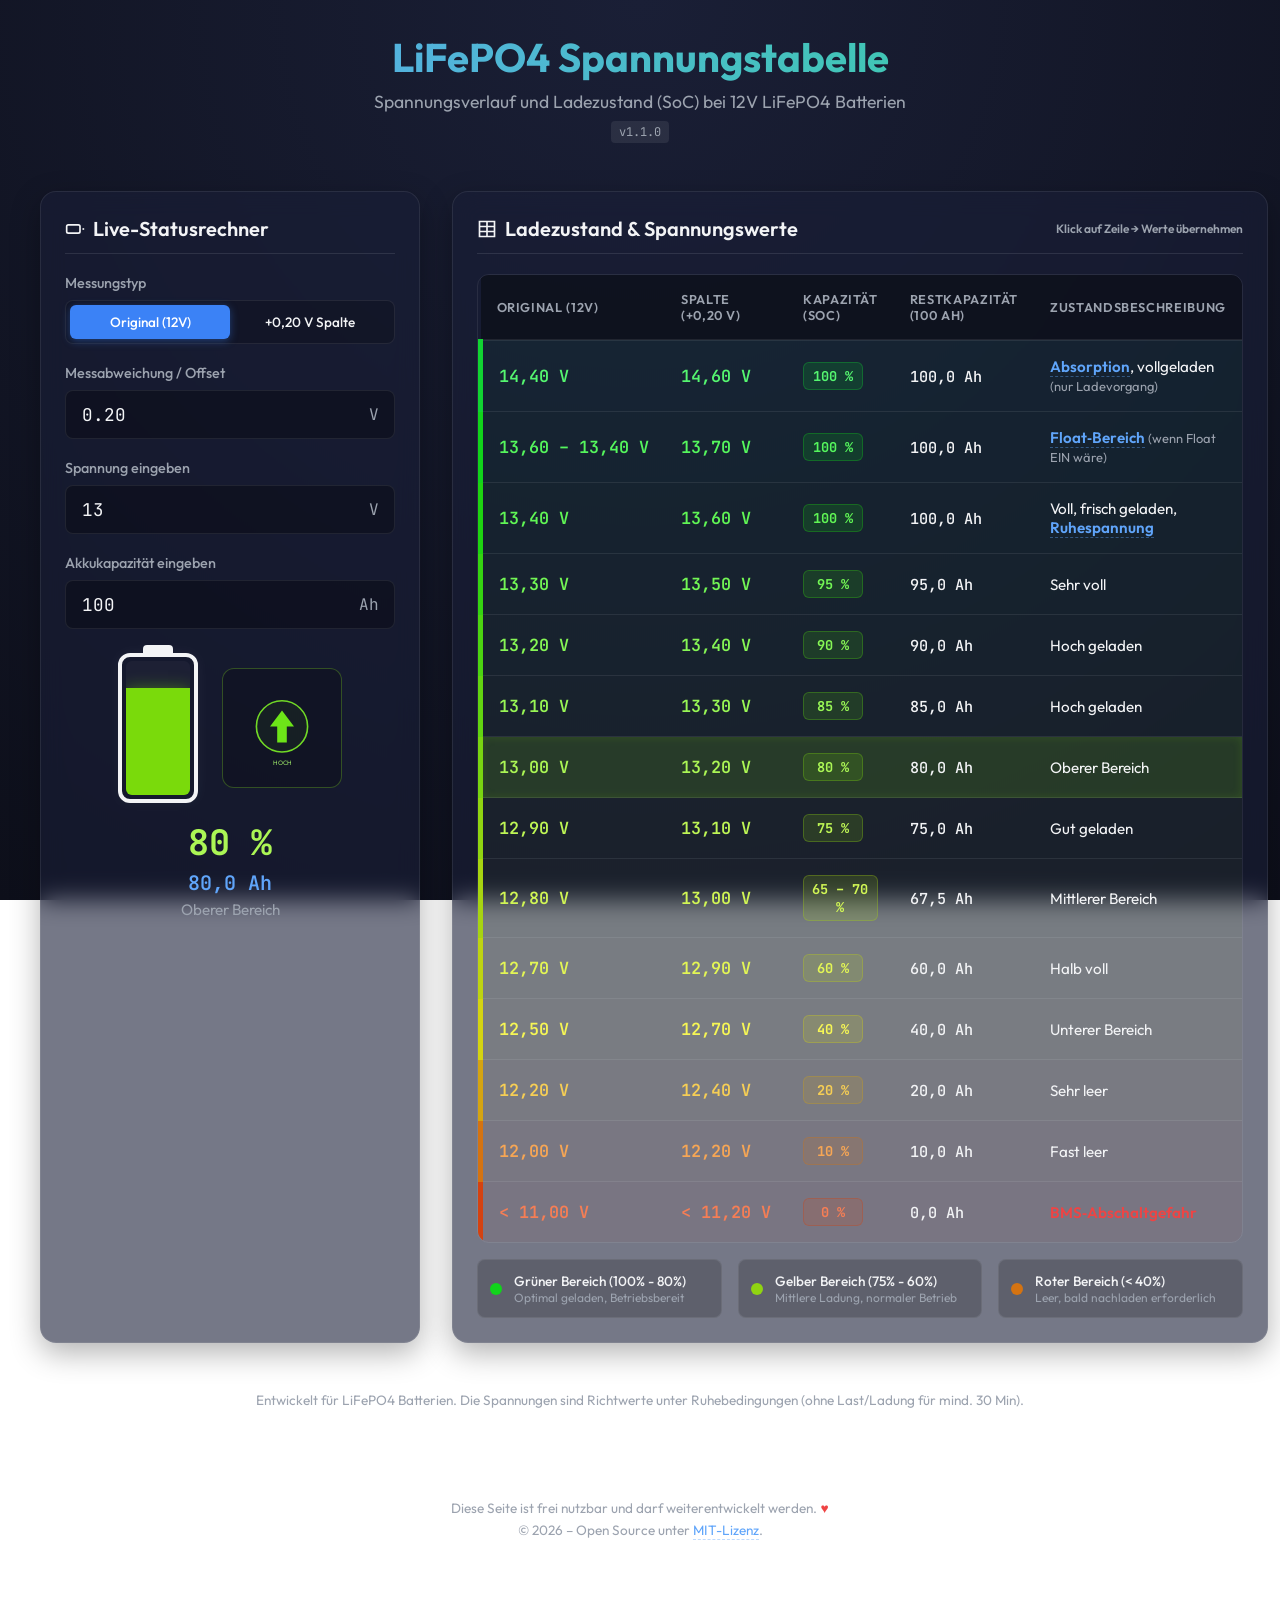
==== commit 61a10c8c: "feat: add app version v1.1.0 and dynamic battery capacity calculation in Ah" ====
--- a/index.html
+++ b/index.html
@@ -86,6 +86,17 @@
             font-size: 1.1rem;
         }
 
+        .app-version {
+            display: inline-block;
+            font-size: 0.75rem;
+            background: rgba(255, 255, 255, 0.08);
+            padding: 0.2rem 0.5rem;
+            border-radius: 4px;
+            margin-top: 0.5rem;
+            color: var(--text-secondary);
+            font-family: var(--font-mono);
+        }
+
         /* Dashboard Layout Grid */
         .dashboard-grid {
             display: grid;
@@ -528,6 +539,7 @@
         <header>
             <h1>LiFePO4 Spannungstabelle</h1>
             <p>Spannungsverlauf und Ladezustand (SoC) bei 12V LiFePO4 Batterien</p>
+            <span class="app-version">v1.1.0</span>
         </header>
 
         <div class="dashboard-grid">
@@ -570,6 +582,14 @@
                     </div>
                 </div>
 
+                <div class="calc-group">
+                    <span class="calc-label">Akkukapazität eingeben</span>
+                    <div class="input-wrapper">
+                        <input type="number" id="cap-input" step="1" min="1" max="2000" value="100">
+                        <span class="input-unit">Ah</span>
+                    </div>
+                </div>
+
                 <div class="battery-container">
                     <div class="battery-visual-row">
                         <div class="battery-outer">
@@ -583,6 +603,7 @@
                     </div>
                     <div class="battery-stats">
                         <div id="bat-pct" class="battery-pct">-- %</div>
+                        <div id="bat-cap-display" style="font-size: 1.25rem; font-weight: 600; color: #60a5fa; margin-top: 0.25rem; font-family: var(--font-mono);">-- Ah</div>
                         <div id="bat-status" class="battery-desc">Spannung eingeben</div>
                     </div>
                 </div>
@@ -606,6 +627,7 @@
                                 <th>Original (12V)</th>
                                 <th id="th-offset">Spalte (+0,20 V)</th>
                                 <th>Kapazität (SoC)</th>
+                                <th id="th-capacity">Restkapazität (100 Ah)</th>
                                 <th>Zustandsbeschreibung</th>
                             </tr>
                         </thead>
@@ -615,6 +637,7 @@
                                 <td class="col-voltage">14,40 V</td>
                                 <td class="col-voltage">14,60 V</td>
                                 <td class="col-pct"><span class="badge-pct">100 %</span></td>
+                                <td class="col-cap" style="font-family: var(--font-mono); font-weight: 500;">-- Ah</td>
                                 <td class="desc-text"><span class="desc-highlight" title="Ladeendphase bei erhöhter Spannung">Absorption</span>, vollgeladen <span style="font-size:0.85em; color:var(--text-secondary);">(nur Ladevorgang)</span></td>
                             </tr>
                             <!-- Row 2 -->
@@ -622,6 +645,7 @@
                                 <td class="col-voltage">13,60 – 13,40 V</td>
                                 <td class="col-voltage">13,80 – 13,60 V</td>
                                 <td class="col-pct"><span class="badge-pct">100 %</span></td>
+                                <td class="col-cap" style="font-family: var(--font-mono); font-weight: 500;">-- Ah</td>
                                 <td class="desc-text"><span class="desc-highlight" title="Spannung zur Erhaltungsladung">Float‑Bereich</span> <span style="font-size:0.85em; color:var(--text-secondary);">(wenn Float EIN wäre)</span></td>
                             </tr>
                             <!-- Row 3 -->
@@ -629,6 +653,7 @@
                                 <td class="col-voltage">13,40 V</td>
                                 <td class="col-voltage">13,60 V</td>
                                 <td class="col-pct"><span class="badge-pct">100 %</span></td>
+                                <td class="col-cap" style="font-family: var(--font-mono); font-weight: 500;">-- Ah</td>
                                 <td class="desc-text">Voll, frisch geladen, <span class="desc-highlight" title="Stabilisierte Spannung nach Ladeende ohne Last/Ladung">Ruhespannung</span></td>
                             </tr>
                             <!-- Row 4 -->
@@ -636,6 +661,7 @@
                                 <td class="col-voltage">13,30 V</td>
                                 <td class="col-voltage">13,50 V</td>
                                 <td class="col-pct"><span class="badge-pct">95 %</span></td>
+                                <td class="col-cap" style="font-family: var(--font-mono); font-weight: 500;">-- Ah</td>
                                 <td class="desc-text">Sehr voll</td>
                             </tr>
                             <!-- Row 5 -->
@@ -643,6 +669,7 @@
                                 <td class="col-voltage">13,20 V</td>
                                 <td class="col-voltage">13,40 V</td>
                                 <td class="col-pct"><span class="badge-pct">90 %</span></td>
+                                <td class="col-cap" style="font-family: var(--font-mono); font-weight: 500;">-- Ah</td>
                                 <td class="desc-text">Hoch geladen</td>
                             </tr>
                             <!-- Row 6 -->
@@ -650,6 +677,7 @@
                                 <td class="col-voltage">13,10 V</td>
                                 <td class="col-voltage">13,30 V</td>
                                 <td class="col-pct"><span class="badge-pct">85 %</span></td>
+                                <td class="col-cap" style="font-family: var(--font-mono); font-weight: 500;">-- Ah</td>
                                 <td class="desc-text">Hoch geladen</td>
                             </tr>
                             <!-- Row 7 -->
@@ -657,6 +685,7 @@
                                 <td class="col-voltage">13,00 V</td>
                                 <td class="col-voltage">13,20 V</td>
                                 <td class="col-pct"><span class="badge-pct">80 %</span></td>
+                                <td class="col-cap" style="font-family: var(--font-mono); font-weight: 500;">-- Ah</td>
                                 <td class="desc-text">Oberer Bereich</td>
                             </tr>
                             <!-- Row 8 -->
@@ -664,6 +693,7 @@
                                 <td class="col-voltage">12,90 V</td>
                                 <td class="col-voltage">13,10 V</td>
                                 <td class="col-pct"><span class="badge-pct">75 %</span></td>
+                                <td class="col-cap" style="font-family: var(--font-mono); font-weight: 500;">-- Ah</td>
                                 <td class="desc-text">Gut geladen</td>
                             </tr>
 
@@ -672,6 +702,7 @@
                                 <td class="col-voltage">12,80 V</td>
                                 <td class="col-voltage">13,00 V</td>
                                 <td class="col-pct"><span class="badge-pct">65 – 70 %</span></td>
+                                <td class="col-cap" style="font-family: var(--font-mono); font-weight: 500;">-- Ah</td>
                                 <td class="desc-text">Mittlerer Bereich</td>
                             </tr>
                             <!-- Row 10 -->
@@ -679,6 +710,7 @@
                                 <td class="col-voltage">12,70 V</td>
                                 <td class="col-voltage">12,90 V</td>
                                 <td class="col-pct"><span class="badge-pct">60 %</span></td>
+                                <td class="col-cap" style="font-family: var(--font-mono); font-weight: 500;">-- Ah</td>
                                 <td class="desc-text">Halb voll</td>
                             </tr>
                             <!-- Row 11 -->
@@ -686,6 +718,7 @@
                                 <td class="col-voltage">12,50 V</td>
                                 <td class="col-voltage">12,70 V</td>
                                 <td class="col-pct"><span class="badge-pct">40 %</span></td>
+                                <td class="col-cap" style="font-family: var(--font-mono); font-weight: 500;">-- Ah</td>
                                 <td class="desc-text">Unterer Bereich</td>
                             </tr>
                             <!-- Row 12 -->
@@ -693,6 +726,7 @@
                                 <td class="col-voltage">12,20 V</td>
                                 <td class="col-voltage">12,40 V</td>
                                 <td class="col-pct"><span class="badge-pct">20 %</span></td>
+                                <td class="col-cap" style="font-family: var(--font-mono); font-weight: 500;">-- Ah</td>
                                 <td class="desc-text">Sehr leer</td>
                             </tr>
                             <!-- Row 13 -->
@@ -700,6 +734,7 @@
                                 <td class="col-voltage">12,00 V</td>
                                 <td class="col-voltage">12,20 V</td>
                                 <td class="col-pct"><span class="badge-pct">10 %</span></td>
+                                <td class="col-cap" style="font-family: var(--font-mono); font-weight: 500;">-- Ah</td>
                                 <td class="desc-text">Fast leer</td>
                             </tr>
                             <!-- Row 14 -->
@@ -707,6 +742,7 @@
                                 <td class="col-voltage">&lt; 11,00 V</td>
                                 <td class="col-voltage">&lt; 11,20 V</td>
                                 <td class="col-pct"><span class="badge-pct">0 %</span></td>
+                                <td class="col-cap" style="font-family: var(--font-mono); font-weight: 500;">-- Ah</td>
                                 <td class="desc-text" style="color: #ef4444; font-weight: 600;">BMS‑Abschaltgefahr</td>
                             </tr>
                         </tbody>
@@ -752,15 +788,23 @@
     <script>
         const voltInput = document.getElementById('volt-input');
         const offsetInput = document.getElementById('offset-input');
+        const capInput = document.getElementById('cap-input');
         const batLevel = document.getElementById('bat-level');
         const batPct = document.getElementById('bat-pct');
+        const batCapDisplay = document.getElementById('bat-cap-display');
         const batStatus = document.getElementById('bat-status');
         const tableRows = document.querySelectorAll('.battery-row');
         const typeRadios = document.getElementsByName('valtype');
         const thOffset = document.getElementById('th-offset');
+        const thCapacity = document.getElementById('th-capacity');
         const typePlusLabel = document.getElementById('type-plus-label');
         const savedIndicator = document.getElementById('saved-indicator');
         const stateIllust = document.getElementById('state-illust');
+
+        const APP_VERSION = 'v1.1.0';
+
+        // ... [Rest der SVG Definitionen bleibt identisch, daher hier ausgelassen] ...
+
 
         // ── SVG illustrations for each battery state ──
         // Each illustration represents the visual "mood" of the charge level.
@@ -986,13 +1030,20 @@
             return null;
         }
 
+        function getCapacity() {
+            const c = parseFloat(capInput.value);
+            return isNaN(c) || c <= 0 ? 100 : c;
+        }
+
         function updateOffsetUI() {
             const offset = getOffset();
             const label = formatOffset(offset);
+            const capacity = getCapacity();
             thOffset.textContent = `Spalte (${label})`;
             typePlusLabel.textContent = `${label} Spalte`;
-
-            // Update all plus-column cells in the table
+            thCapacity.textContent = `Restkapazität (${capacity} Ah)`;
+
+            // Update all plus-column cells and capacity cells in the table
             tableRows.forEach((row, idx) => {
                 const vOrig = data[idx].vOrig;
                 const vPlus = +(vOrig + offset).toFixed(2);
@@ -1006,6 +1057,12 @@
                         plusCell.textContent = formatted;
                     }
                 }
+                // Update capacity cell
+                const capCell = row.querySelector('.col-cap');
+                if (capCell) {
+                    const restCap = (capacity * data[idx].pct / 100).toFixed(1);
+                    capCell.textContent = `${restCap.replace('.', ',')} Ah`;
+                }
                 // Update data-v-plus attribute
                 row.setAttribute('data-v-plus', vPlus);
             });
@@ -1028,10 +1085,12 @@
             const val = parseFloat(voltInput.value);
             const offset = getOffset();
             const isPlus = getSelectedType() === 'plus';
+            const capacity = getCapacity();
 
             if (isNaN(val)) {
                 batLevel.style.height = '0%';
                 batPct.textContent = '-- %';
+                batCapDisplay.textContent = '-- Ah';
                 batStatus.textContent = 'Spannung eingeben';
                 tableRows.forEach(r => r.classList.remove('active-row'));
                 updateIllustration(null);
@@ -1053,6 +1112,7 @@
 
             const target = data[closestIndex];
             const displayPct = Math.round(target.pct);
+            const restCap = (capacity * target.pct / 100).toFixed(1);
 
             // Highlight selected row in table
             tableRows.forEach((row, idx) => {
@@ -1072,6 +1132,7 @@
             // Text updating
             batPct.textContent = displayPct + ' %';
             batPct.style.color = `hsl(${target.hue}, 90%, 65%)`;
+            batCapDisplay.textContent = `${restCap.replace('.', ',')} Ah`;
             batStatus.textContent = target.desc;
 
             // Update illustration
@@ -1098,6 +1159,10 @@
         offsetInput.addEventListener('input', () => {
             const offset = getOffset();
             saveOffset(offset);
+            updateOffsetUI();
+            updateStatus();
+        });
+        capInput.addEventListener('input', () => {
             updateOffsetUI();
             updateStatus();
         });
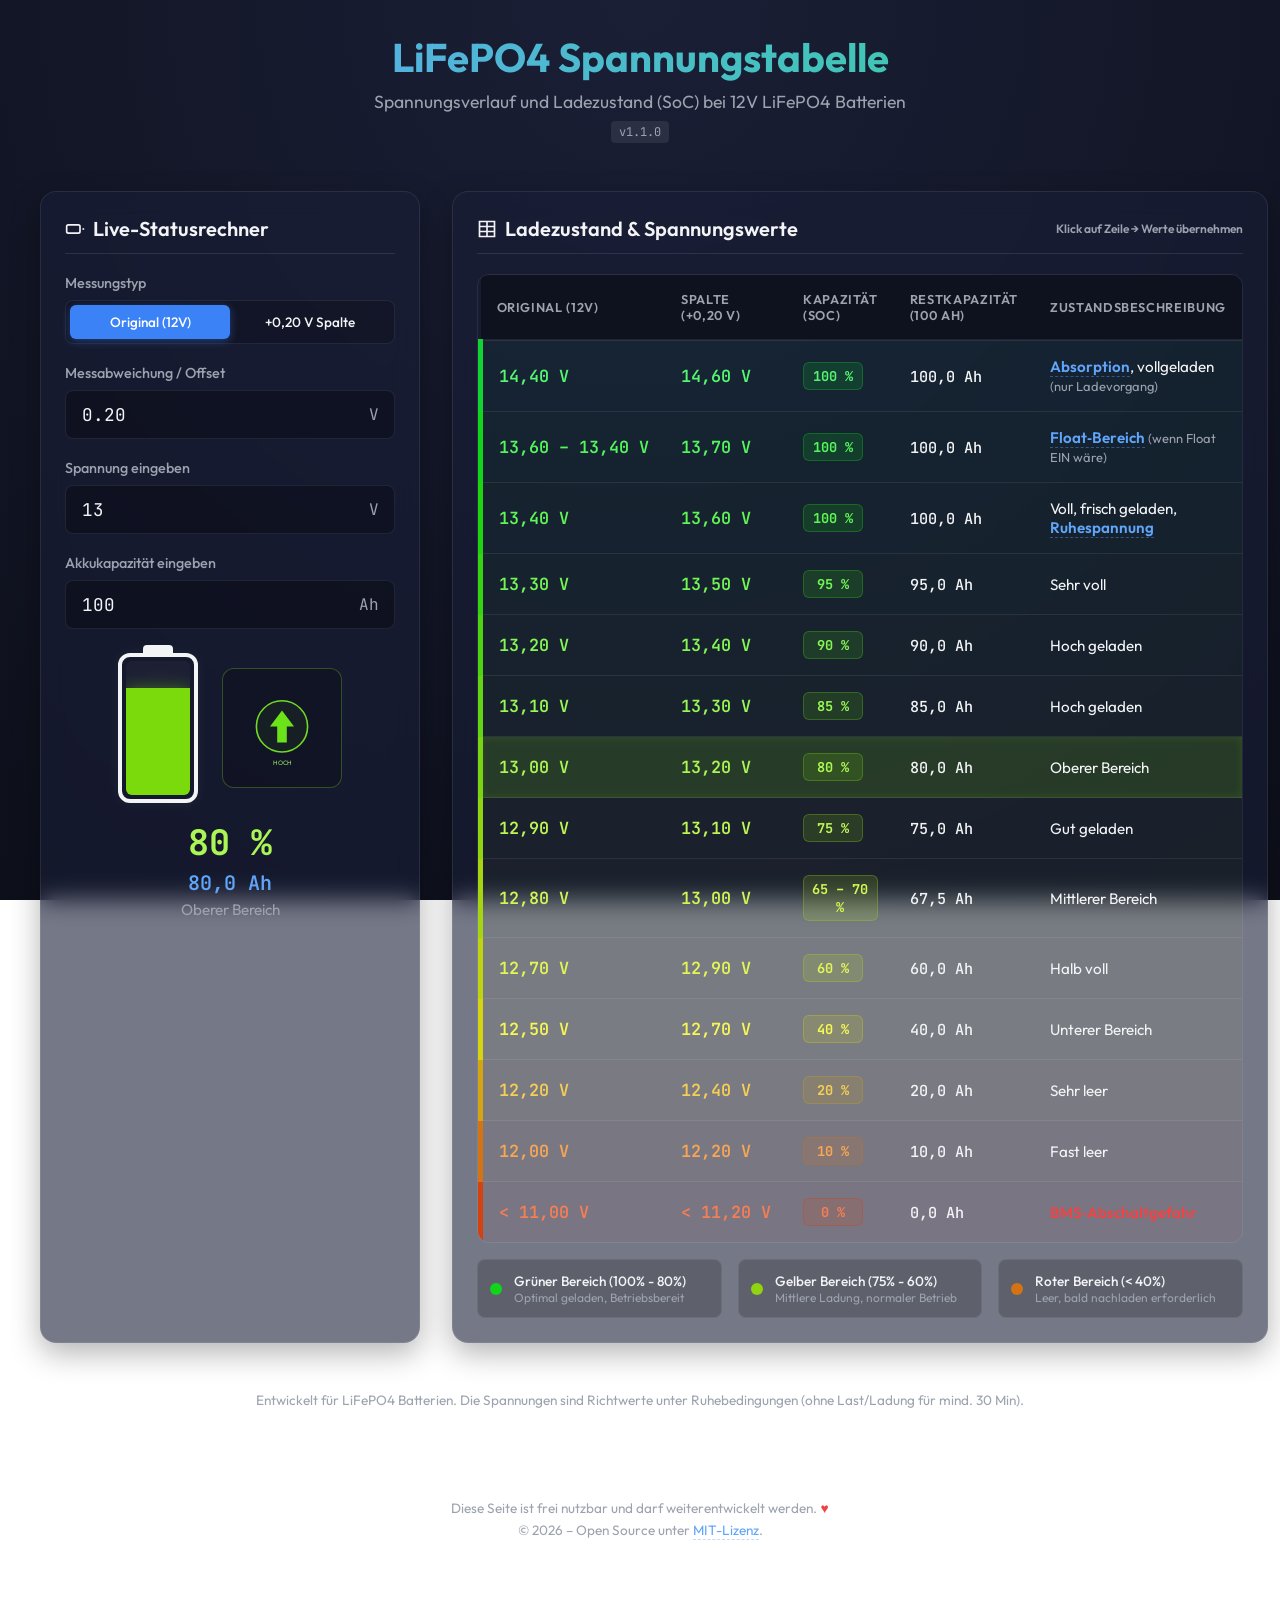
==== commit a55ac022: "feat: persist battery capacity in localStorage" ====
--- a/index.html
+++ b/index.html
@@ -1011,7 +1011,7 @@
                     savedIndicator.classList.remove('show');
                 }, 2000);
             } catch (e) {
-                // localStorage may not be available (e.g. private browsing)
+                // localStorage may not be available
             }
         }
 
@@ -1021,6 +1021,30 @@
                 if (stored !== null) {
                     const val = parseFloat(stored);
                     if (!isNaN(val) && val >= -2 && val <= 2) {
+                        return val;
+                    }
+                }
+            } catch (e) {
+                // localStorage not available
+            }
+            return null;
+        }
+
+        // ── localStorage persistence for capacity ──
+        function saveCapacity(capacity) {
+            try {
+                localStorage.setItem('batterie-capacity', capacity.toString());
+            } catch (e) {
+                // localStorage may not be available
+            }
+        }
+
+        function loadCapacity() {
+            try {
+                const stored = localStorage.getItem('batterie-capacity');
+                if (stored !== null) {
+                    const val = parseFloat(stored);
+                    if (!isNaN(val) && val > 0 && val <= 2000) {
                         return val;
                     }
                 }
@@ -1163,6 +1187,8 @@
             updateStatus();
         });
         capInput.addEventListener('input', () => {
+            const capacity = getCapacity();
+            saveCapacity(capacity);
             updateOffsetUI();
             updateStatus();
         });
@@ -1172,6 +1198,12 @@
         const savedOffset = loadOffset();
         if (savedOffset !== null) {
             offsetInput.value = savedOffset.toFixed(2);
+        }
+
+        // Load saved capacity from localStorage
+        const savedCapacity = loadCapacity();
+        if (savedCapacity !== null) {
+            capInput.value = savedCapacity.toString();
         }
 
         // Standardwert: 13 V
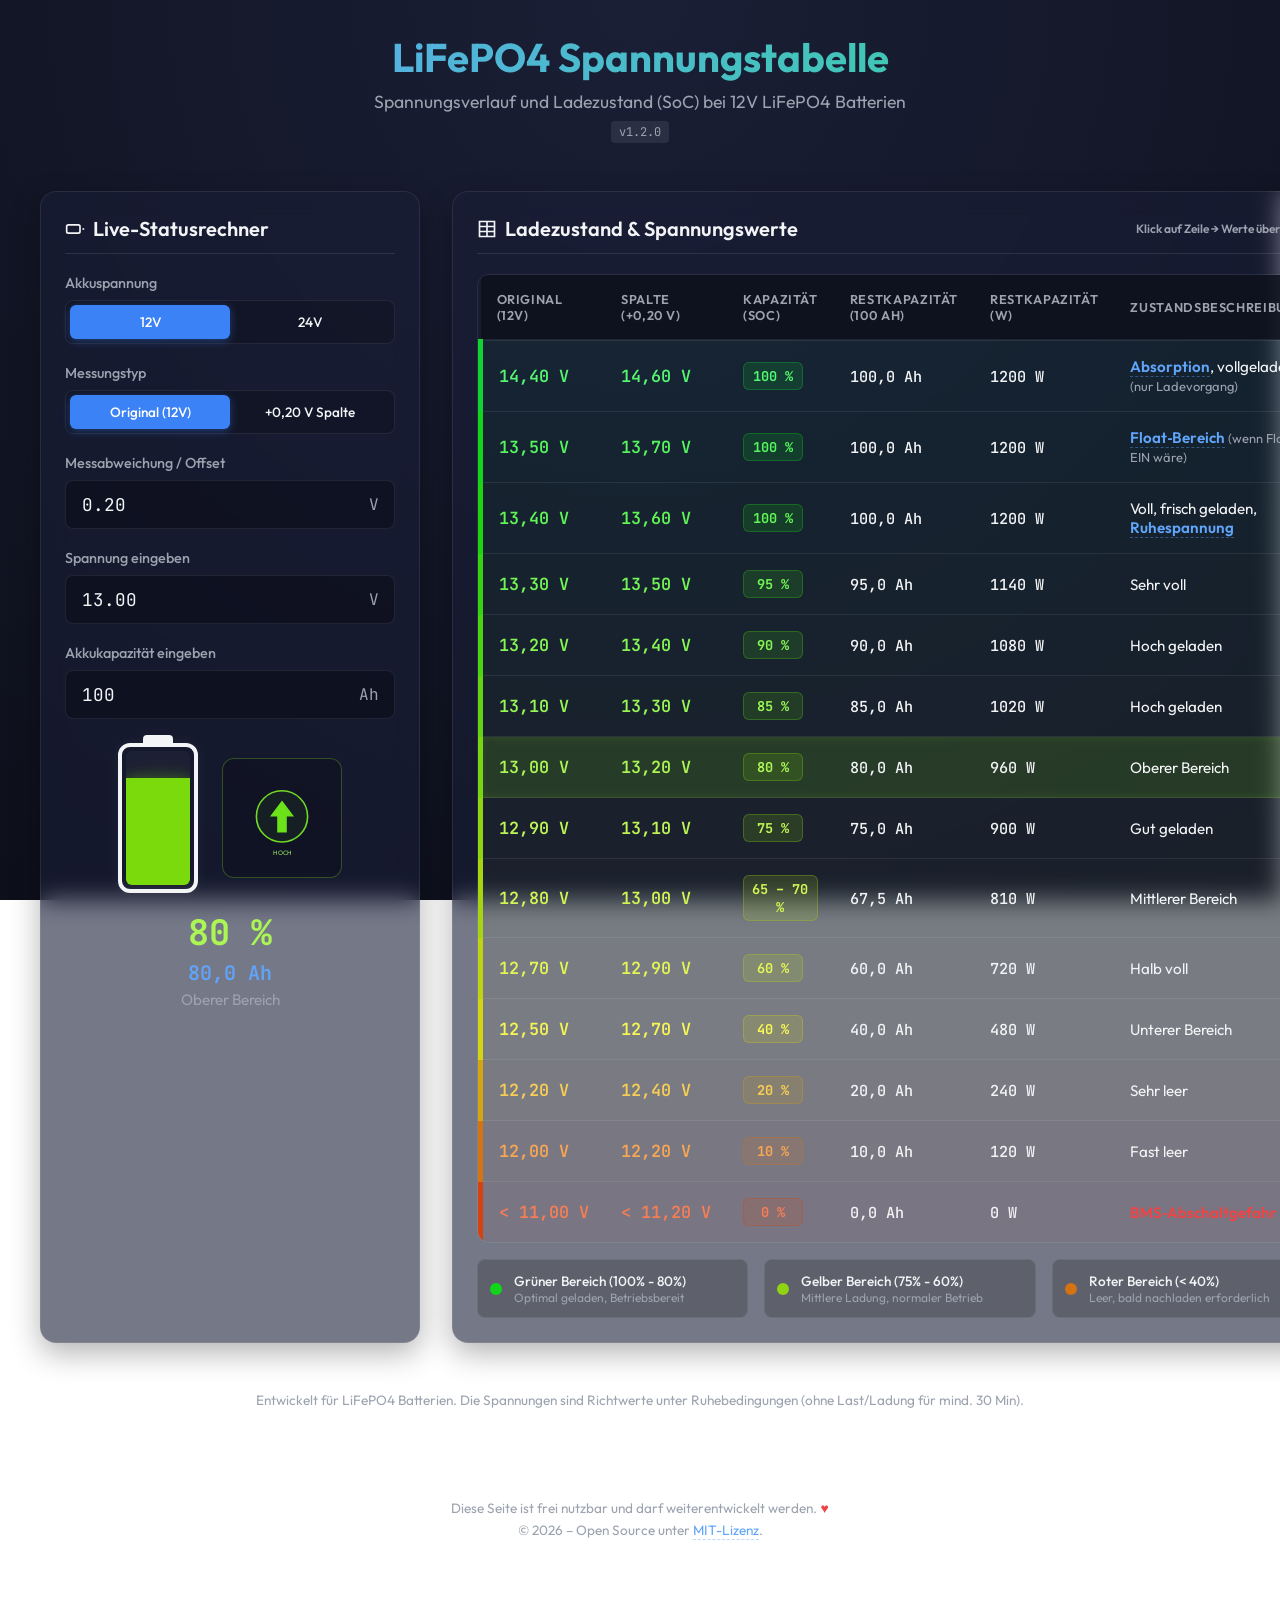
==== commit c15c3fdb: "feat: add 24V support, power calculation column, and system voltage toggle to LiFePO4 table" ====
--- a/index.html
+++ b/index.html
@@ -4,7 +4,7 @@
     <meta charset="UTF-8">
     <meta name="viewport" content="width=device-width, initial-scale=1.0">
     <title>Lithium-Batterie Spannungstabelle (LiFePO4)</title>
-    <meta name="description" content="Interaktive Spannungstabelle für 12V LiFePO4 Batterien mit Ladezustandsanzeige, Messabweichung und visueller Darstellung.">
+    <meta name="description" content="Interaktive Spannungstabelle für 12V/24V LiFePO4 Batterien mit Ladezustandsanzeige, Messabweichung und visueller Darstellung.">
     <link rel="manifest" href="./manifest.json">
     <link rel="apple-touch-icon" href="./icon.png">
     <meta name="theme-color" content="#1a1f36">
@@ -538,8 +538,8 @@
     <div class="container">
         <header>
             <h1>LiFePO4 Spannungstabelle</h1>
-            <p>Spannungsverlauf und Ladezustand (SoC) bei 12V LiFePO4 Batterien</p>
-            <span class="app-version">v1.1.0</span>
+            <p>Spannungsverlauf und Ladezustand (SoC) bei <span id="header-voltage-label">12V</span> LiFePO4 Batterien</p>
+            <span class="app-version">v1.2.0</span>
         </header>
 
         <div class="dashboard-grid">
@@ -554,10 +554,23 @@
                 </div>
                 
                 <div class="calc-group">
+                    <span class="calc-label">
+                        Akkuspannung
+                        <span id="voltage-saved-indicator" class="saved-indicator">✓ gespeichert</span>
+                    </span>
+                    <div class="radio-switch">
+                        <input type="radio" id="volt-12" name="akkuvolt" value="12" checked>
+                        <label for="volt-12">12V</label>
+                        <input type="radio" id="volt-24" name="akkuvolt" value="24">
+                        <label for="volt-24">24V</label>
+                    </div>
+                </div>
+
+                <div class="calc-group">
                     <span class="calc-label">Messungstyp</span>
                     <div class="radio-switch">
                         <input type="radio" id="type-orig" name="valtype" value="orig" checked>
-                        <label for="type-orig">Original (12V)</label>
+                        <label for="type-orig" id="type-orig-label">Original (12V)</label>
                         <input type="radio" id="type-plus" name="valtype" value="plus">
                         <label for="type-plus" id="type-plus-label">+0,2 V Spalte</label>
                     </div>
@@ -624,10 +637,11 @@
                     <table id="voltage-table">
                         <thead>
                             <tr>
-                                <th>Original (12V)</th>
+                                <th id="th-orig">Original (12V)</th>
                                 <th id="th-offset">Spalte (+0,20 V)</th>
                                 <th>Kapazität (SoC)</th>
                                 <th id="th-capacity">Restkapazität (100 Ah)</th>
+                                <th id="th-watt">Restkapazität (W)</th>
                                 <th>Zustandsbeschreibung</th>
                             </tr>
                         </thead>
@@ -638,6 +652,7 @@
                                 <td class="col-voltage">14,60 V</td>
                                 <td class="col-pct"><span class="badge-pct">100 %</span></td>
                                 <td class="col-cap" style="font-family: var(--font-mono); font-weight: 500;">-- Ah</td>
+                                <td class="col-watt" style="font-family: var(--font-mono); font-weight: 500;">-- W</td>
                                 <td class="desc-text"><span class="desc-highlight" title="Ladeendphase bei erhöhter Spannung">Absorption</span>, vollgeladen <span style="font-size:0.85em; color:var(--text-secondary);">(nur Ladevorgang)</span></td>
                             </tr>
                             <!-- Row 2 -->
@@ -646,6 +661,7 @@
                                 <td class="col-voltage">13,80 – 13,60 V</td>
                                 <td class="col-pct"><span class="badge-pct">100 %</span></td>
                                 <td class="col-cap" style="font-family: var(--font-mono); font-weight: 500;">-- Ah</td>
+                                <td class="col-watt" style="font-family: var(--font-mono); font-weight: 500;">-- W</td>
                                 <td class="desc-text"><span class="desc-highlight" title="Spannung zur Erhaltungsladung">Float‑Bereich</span> <span style="font-size:0.85em; color:var(--text-secondary);">(wenn Float EIN wäre)</span></td>
                             </tr>
                             <!-- Row 3 -->
@@ -654,6 +670,7 @@
                                 <td class="col-voltage">13,60 V</td>
                                 <td class="col-pct"><span class="badge-pct">100 %</span></td>
                                 <td class="col-cap" style="font-family: var(--font-mono); font-weight: 500;">-- Ah</td>
+                                <td class="col-watt" style="font-family: var(--font-mono); font-weight: 500;">-- W</td>
                                 <td class="desc-text">Voll, frisch geladen, <span class="desc-highlight" title="Stabilisierte Spannung nach Ladeende ohne Last/Ladung">Ruhespannung</span></td>
                             </tr>
                             <!-- Row 4 -->
@@ -662,6 +679,7 @@
                                 <td class="col-voltage">13,50 V</td>
                                 <td class="col-pct"><span class="badge-pct">95 %</span></td>
                                 <td class="col-cap" style="font-family: var(--font-mono); font-weight: 500;">-- Ah</td>
+                                <td class="col-watt" style="font-family: var(--font-mono); font-weight: 500;">-- W</td>
                                 <td class="desc-text">Sehr voll</td>
                             </tr>
                             <!-- Row 5 -->
@@ -670,6 +688,7 @@
                                 <td class="col-voltage">13,40 V</td>
                                 <td class="col-pct"><span class="badge-pct">90 %</span></td>
                                 <td class="col-cap" style="font-family: var(--font-mono); font-weight: 500;">-- Ah</td>
+                                <td class="col-watt" style="font-family: var(--font-mono); font-weight: 500;">-- W</td>
                                 <td class="desc-text">Hoch geladen</td>
                             </tr>
                             <!-- Row 6 -->
@@ -678,6 +697,7 @@
                                 <td class="col-voltage">13,30 V</td>
                                 <td class="col-pct"><span class="badge-pct">85 %</span></td>
                                 <td class="col-cap" style="font-family: var(--font-mono); font-weight: 500;">-- Ah</td>
+                                <td class="col-watt" style="font-family: var(--font-mono); font-weight: 500;">-- W</td>
                                 <td class="desc-text">Hoch geladen</td>
                             </tr>
                             <!-- Row 7 -->
@@ -686,6 +706,7 @@
                                 <td class="col-voltage">13,20 V</td>
                                 <td class="col-pct"><span class="badge-pct">80 %</span></td>
                                 <td class="col-cap" style="font-family: var(--font-mono); font-weight: 500;">-- Ah</td>
+                                <td class="col-watt" style="font-family: var(--font-mono); font-weight: 500;">-- W</td>
                                 <td class="desc-text">Oberer Bereich</td>
                             </tr>
                             <!-- Row 8 -->
@@ -694,6 +715,7 @@
                                 <td class="col-voltage">13,10 V</td>
                                 <td class="col-pct"><span class="badge-pct">75 %</span></td>
                                 <td class="col-cap" style="font-family: var(--font-mono); font-weight: 500;">-- Ah</td>
+                                <td class="col-watt" style="font-family: var(--font-mono); font-weight: 500;">-- W</td>
                                 <td class="desc-text">Gut geladen</td>
                             </tr>
 
@@ -703,6 +725,7 @@
                                 <td class="col-voltage">13,00 V</td>
                                 <td class="col-pct"><span class="badge-pct">65 – 70 %</span></td>
                                 <td class="col-cap" style="font-family: var(--font-mono); font-weight: 500;">-- Ah</td>
+                                <td class="col-watt" style="font-family: var(--font-mono); font-weight: 500;">-- W</td>
                                 <td class="desc-text">Mittlerer Bereich</td>
                             </tr>
                             <!-- Row 10 -->
@@ -711,6 +734,7 @@
                                 <td class="col-voltage">12,90 V</td>
                                 <td class="col-pct"><span class="badge-pct">60 %</span></td>
                                 <td class="col-cap" style="font-family: var(--font-mono); font-weight: 500;">-- Ah</td>
+                                <td class="col-watt" style="font-family: var(--font-mono); font-weight: 500;">-- W</td>
                                 <td class="desc-text">Halb voll</td>
                             </tr>
                             <!-- Row 11 -->
@@ -719,6 +743,7 @@
                                 <td class="col-voltage">12,70 V</td>
                                 <td class="col-pct"><span class="badge-pct">40 %</span></td>
                                 <td class="col-cap" style="font-family: var(--font-mono); font-weight: 500;">-- Ah</td>
+                                <td class="col-watt" style="font-family: var(--font-mono); font-weight: 500;">-- W</td>
                                 <td class="desc-text">Unterer Bereich</td>
                             </tr>
                             <!-- Row 12 -->
@@ -727,6 +752,7 @@
                                 <td class="col-voltage">12,40 V</td>
                                 <td class="col-pct"><span class="badge-pct">20 %</span></td>
                                 <td class="col-cap" style="font-family: var(--font-mono); font-weight: 500;">-- Ah</td>
+                                <td class="col-watt" style="font-family: var(--font-mono); font-weight: 500;">-- W</td>
                                 <td class="desc-text">Sehr leer</td>
                             </tr>
                             <!-- Row 13 -->
@@ -735,6 +761,7 @@
                                 <td class="col-voltage">12,20 V</td>
                                 <td class="col-pct"><span class="badge-pct">10 %</span></td>
                                 <td class="col-cap" style="font-family: var(--font-mono); font-weight: 500;">-- Ah</td>
+                                <td class="col-watt" style="font-family: var(--font-mono); font-weight: 500;">-- W</td>
                                 <td class="desc-text">Fast leer</td>
                             </tr>
                             <!-- Row 14 -->
@@ -743,6 +770,7 @@
                                 <td class="col-voltage">&lt; 11,20 V</td>
                                 <td class="col-pct"><span class="badge-pct">0 %</span></td>
                                 <td class="col-cap" style="font-family: var(--font-mono); font-weight: 500;">-- Ah</td>
+                                <td class="col-watt" style="font-family: var(--font-mono); font-weight: 500;">-- W</td>
                                 <td class="desc-text" style="color: #ef4444; font-weight: 600;">BMS‑Abschaltgefahr</td>
                             </tr>
                         </tbody>
@@ -795,13 +823,19 @@
         const batStatus = document.getElementById('bat-status');
         const tableRows = document.querySelectorAll('.battery-row');
         const typeRadios = document.getElementsByName('valtype');
+        const akkuVoltRadios = document.getElementsByName('akkuvolt');
+        const thOrig = document.getElementById('th-orig');
         const thOffset = document.getElementById('th-offset');
         const thCapacity = document.getElementById('th-capacity');
+        const thWatt = document.getElementById('th-watt');
+        const typeOrigLabel = document.getElementById('type-orig-label');
         const typePlusLabel = document.getElementById('type-plus-label');
         const savedIndicator = document.getElementById('saved-indicator');
+        const voltageSavedIndicator = document.getElementById('voltage-saved-indicator');
+        const headerVoltageLabel = document.getElementById('header-voltage-label');
         const stateIllust = document.getElementById('state-illust');
 
-        const APP_VERSION = 'v1.1.0';
+        const APP_VERSION = 'v1.2.0';
 
         // ... [Rest der SVG Definitionen bleibt identisch, daher hier ausgelassen] ...
 
@@ -1054,6 +1088,57 @@
             return null;
         }
 
+        // ── localStorage persistence for battery voltage (12V/24V) ──
+        function saveAkkuVoltage(voltage) {
+            try {
+                localStorage.setItem('batterie-akkuvolt', voltage.toString());
+                voltageSavedIndicator.classList.add('show');
+                clearTimeout(saveAkkuVoltage._timer);
+                saveAkkuVoltage._timer = setTimeout(() => {
+                    voltageSavedIndicator.classList.remove('show');
+                }, 2000);
+            } catch (e) {}
+        }
+
+        function loadAkkuVoltage() {
+            try {
+                const stored = localStorage.getItem('batterie-akkuvolt');
+                if (stored === '12' || stored === '24') return parseInt(stored);
+            } catch (e) {}
+            return 12; // default
+        }
+
+        function getAkkuVoltage() {
+            for (let radio of akkuVoltRadios) {
+                if (radio.checked) return parseInt(radio.value);
+            }
+            return 12;
+        }
+
+        // ── localStorage persistence for selected row ──
+        function saveSelectedRow(index) {
+            try {
+                localStorage.setItem('batterie-selected-row', index.toString());
+            } catch (e) {}
+        }
+
+        function loadSelectedRow() {
+            try {
+                const stored = localStorage.getItem('batterie-selected-row');
+                if (stored !== null) {
+                    const val = parseInt(stored);
+                    if (!isNaN(val) && val >= 0 && val < data.length) return val;
+                }
+            } catch (e) {}
+            return null;
+        }
+
+        function clearSelectedRow() {
+            try {
+                localStorage.removeItem('batterie-selected-row');
+            } catch (e) {}
+        }
+
         function getCapacity() {
             const c = parseFloat(capInput.value);
             return isNaN(c) || c <= 0 ? 100 : c;
@@ -1063,31 +1148,62 @@
             const offset = getOffset();
             const label = formatOffset(offset);
             const capacity = getCapacity();
+            const akkuVolt = getAkkuVoltage();
+            const voltMultiplier = akkuVolt / 12;
+
+            // Update header labels
+            thOrig.textContent = `Original (${akkuVolt}V)`;
             thOffset.textContent = `Spalte (${label})`;
+            typeOrigLabel.textContent = `Original (${akkuVolt}V)`;
             typePlusLabel.textContent = `${label} Spalte`;
             thCapacity.textContent = `Restkapazität (${capacity} Ah)`;
-
-            // Update all plus-column cells and capacity cells in the table
+            thWatt.textContent = `Restkapazität (W)`;
+            headerVoltageLabel.textContent = `${akkuVolt}V`;
+
+            // Update all voltage, capacity, and watt cells in the table
             tableRows.forEach((row, idx) => {
-                const vOrig = data[idx].vOrig;
-                const vPlus = +(vOrig + offset).toFixed(2);
+                const vOrig12 = data[idx].vOrig;
+                const vOrigScaled = +(vOrig12 * voltMultiplier).toFixed(2);
+                const vPlus = +(vOrigScaled + offset).toFixed(2);
+
+                const origCell = row.querySelectorAll('td.col-voltage')[0];
                 const plusCell = row.querySelectorAll('td.col-voltage')[1];
-                if (plusCell) {
-                    const formatted = vPlus.toFixed(2).replace('.', ',') + ' V';
-                    // Keep < prefix for last row
+
+                // Update original voltage cell
+                if (origCell) {
                     if (idx === data.length - 1) {
-                        plusCell.textContent = '< ' + (+(data[idx].vOrig + offset).toFixed(2)).toFixed(2).replace('.', ',') + ' V';
+                        origCell.textContent = '< ' + vOrigScaled.toFixed(2).replace('.', ',') + ' V';
                     } else {
-                        plusCell.textContent = formatted;
+                        origCell.textContent = vOrigScaled.toFixed(2).replace('.', ',') + ' V';
                     }
                 }
-                // Update capacity cell
+
+                // Update plus/offset voltage cell
+                if (plusCell) {
+                    if (idx === data.length - 1) {
+                        plusCell.textContent = '< ' + vPlus.toFixed(2).replace('.', ',') + ' V';
+                    } else {
+                        plusCell.textContent = vPlus.toFixed(2).replace('.', ',') + ' V';
+                    }
+                }
+
+                // Update capacity cell (Ah)
                 const capCell = row.querySelector('.col-cap');
                 if (capCell) {
                     const restCap = (capacity * data[idx].pct / 100).toFixed(1);
                     capCell.textContent = `${restCap.replace('.', ',')} Ah`;
                 }
-                // Update data-v-plus attribute
+
+                // Update watt cell (Ah × nominal voltage)
+                const wattCell = row.querySelector('.col-watt');
+                if (wattCell) {
+                    const restCapAh = capacity * data[idx].pct / 100;
+                    const watt = (restCapAh * akkuVolt).toFixed(0);
+                    wattCell.textContent = `${watt} W`;
+                }
+
+                // Update data attributes for row click
+                row.setAttribute('data-v-orig', vOrigScaled);
                 row.setAttribute('data-v-plus', vPlus);
             });
         }
@@ -1110,6 +1226,8 @@
             const offset = getOffset();
             const isPlus = getSelectedType() === 'plus';
             const capacity = getCapacity();
+            const akkuVolt = getAkkuVoltage();
+            const voltMultiplier = akkuVolt / 12;
 
             if (isNaN(val)) {
                 batLevel.style.height = '0%';
@@ -1118,15 +1236,17 @@
                 batStatus.textContent = 'Spannung eingeben';
                 tableRows.forEach(r => r.classList.remove('active-row'));
                 updateIllustration(null);
+                clearSelectedRow();
                 return;
             }
 
-            // Find closest item
+            // Find closest item (scale base 12V data to selected voltage)
             let closestIndex = 0;
             let minDiff = Infinity;
 
             data.forEach((item, idx) => {
-                const itemVal = isPlus ? +(item.vOrig + offset).toFixed(4) : item.vOrig;
+                const scaledOrig = +(item.vOrig * voltMultiplier).toFixed(4);
+                const itemVal = isPlus ? +(scaledOrig + offset).toFixed(4) : scaledOrig;
                 const diff = Math.abs(val - itemVal);
                 if (diff < minDiff) {
                     minDiff = diff;
@@ -1138,7 +1258,7 @@
             const displayPct = Math.round(target.pct);
             const restCap = (capacity * target.pct / 100).toFixed(1);
 
-            // Highlight selected row in table
+            // Highlight selected row in table & save selection
             tableRows.forEach((row, idx) => {
                 if (idx === closestIndex) {
                     row.classList.add('active-row');
@@ -1147,6 +1267,7 @@
                     row.classList.remove('active-row');
                 }
             });
+            saveSelectedRow(closestIndex);
 
             // Update battery visual level and color
             batLevel.style.height = displayPct + '%';
@@ -1168,11 +1289,15 @@
             row.addEventListener('click', () => {
                 const offset = getOffset();
                 const isPlus = getSelectedType() === 'plus';
+                const akkuVolt = getAkkuVoltage();
+                const voltMultiplier = akkuVolt / 12;
+                const scaledOrig = +(data[idx].vOrig * voltMultiplier).toFixed(2);
                 const voltage = isPlus
-                    ? +(data[idx].vOrig + offset).toFixed(2)
-                    : data[idx].vOrig;
+                    ? +(scaledOrig + offset).toFixed(2)
+                    : scaledOrig;
 
                 voltInput.value = voltage;
+                saveSelectedRow(idx);
                 updateStatus();
             });
         });
@@ -1192,6 +1317,11 @@
             updateOffsetUI();
             updateStatus();
         });
+        akkuVoltRadios.forEach(radio => radio.addEventListener('change', () => {
+            saveAkkuVoltage(getAkkuVoltage());
+            updateOffsetUI();
+            updateStatus();
+        }));
 
         // ── Initialization ──
         // Load saved offset from localStorage
@@ -1206,8 +1336,26 @@
             capInput.value = savedCapacity.toString();
         }
 
-        // Standardwert: 13 V
-        voltInput.value = "13";
+        // Load saved battery voltage (12V/24V)
+        const savedAkkuVolt = loadAkkuVoltage();
+        akkuVoltRadios.forEach(radio => {
+            radio.checked = parseInt(radio.value) === savedAkkuVolt;
+        });
+
+        // Load saved selected row, or default to 13V equivalent
+        const savedRow = loadSelectedRow();
+        if (savedRow !== null) {
+            // Restore voltage from saved row
+            const offset = getOffset();
+            const isPlus = getSelectedType() === 'plus';
+            const voltMultiplier = savedAkkuVolt / 12;
+            const scaledOrig = +(data[savedRow].vOrig * voltMultiplier).toFixed(2);
+            voltInput.value = isPlus ? +(scaledOrig + offset).toFixed(2) : scaledOrig;
+        } else {
+            // Standardwert: 13 V (scaled for voltage)
+            voltInput.value = (13 * savedAkkuVolt / 12).toFixed(2);
+        }
+
         updateOffsetUI();
         updateStatus();
     </script>
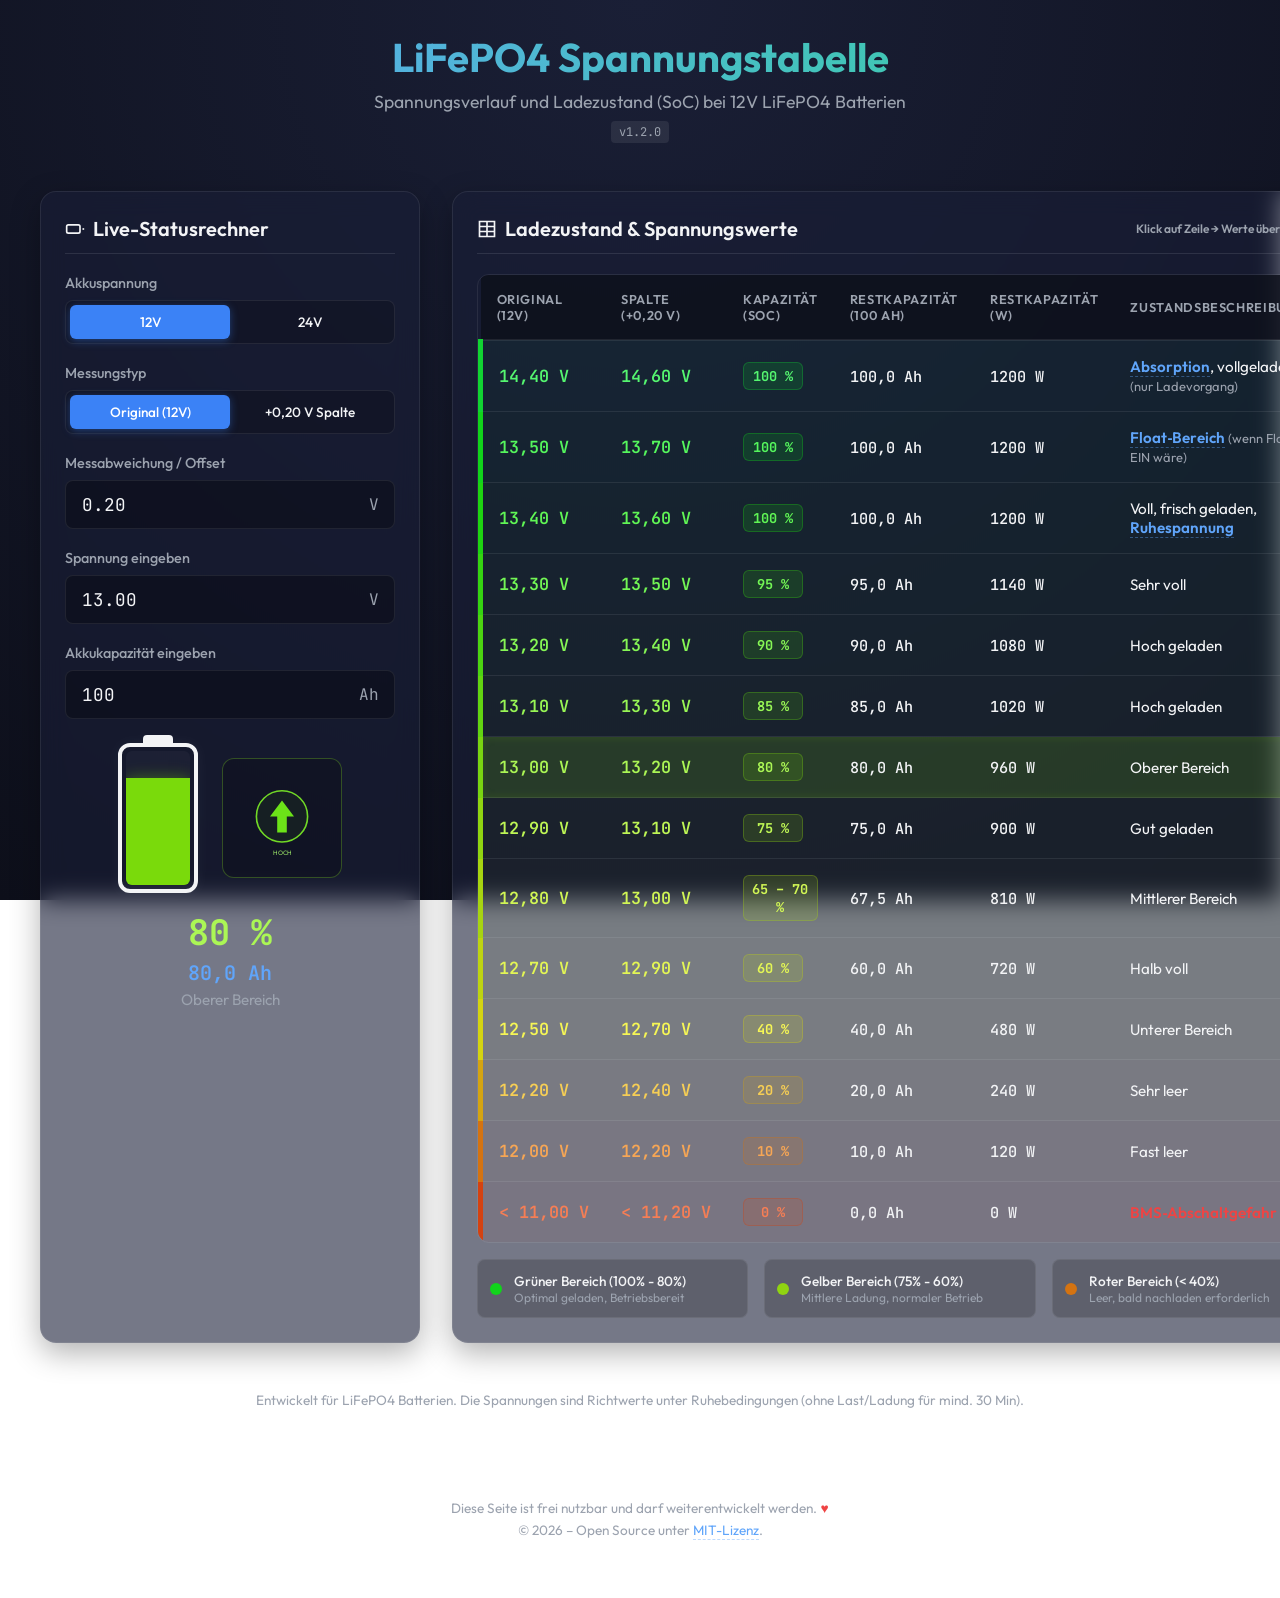
==== commit cc74325c: "feat: persist battery measurement type selection in localStorage" ====
--- a/index.html
+++ b/index.html
@@ -1088,6 +1088,21 @@
             return null;
         }
 
+        // ── localStorage persistence for measurement type (orig/plus) ──
+        function saveMessungstyp(type) {
+            try {
+                localStorage.setItem('batterie-messungstyp', type);
+            } catch (e) {}
+        }
+
+        function loadMessungstyp() {
+            try {
+                const stored = localStorage.getItem('batterie-messungstyp');
+                if (stored === 'orig' || stored === 'plus') return stored;
+            } catch (e) {}
+            return 'orig'; // default
+        }
+
         // ── localStorage persistence for battery voltage (12V/24V) ──
         function saveAkkuVoltage(voltage) {
             try {
@@ -1304,7 +1319,10 @@
 
         // Event listeners
         voltInput.addEventListener('input', updateStatus);
-        typeRadios.forEach(radio => radio.addEventListener('change', updateStatus));
+        typeRadios.forEach(radio => radio.addEventListener('change', () => {
+            saveMessungstyp(getSelectedType());
+            updateStatus();
+        }));
         offsetInput.addEventListener('input', () => {
             const offset = getOffset();
             saveOffset(offset);
@@ -1342,6 +1360,12 @@
             radio.checked = parseInt(radio.value) === savedAkkuVolt;
         });
 
+        // Load saved measurement type (orig/plus)
+        const savedType = loadMessungstyp();
+        typeRadios.forEach(radio => {
+            radio.checked = radio.value === savedType;
+        });
+
         // Load saved selected row, or default to 13V equivalent
         const savedRow = loadSelectedRow();
         if (savedRow !== null) {
